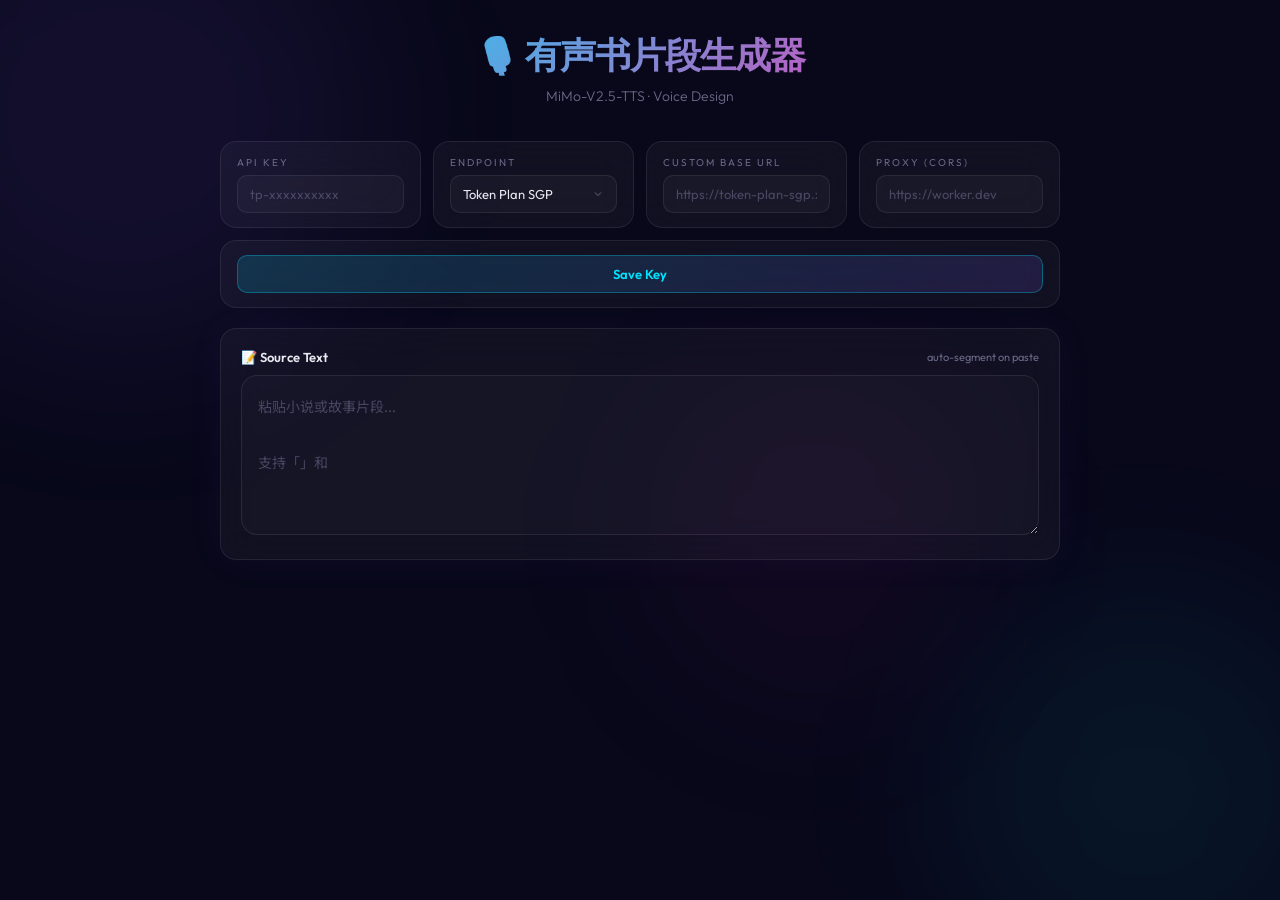
==== index.html @ b06fc1e2 "redesign: Neon Glass aesthetic — gradient bg orbs, glassmorphism cards, gradient gen button" ====
<!DOCTYPE html>
<html lang="zh-CN">
<head>
  <meta charset="UTF-8">
  <meta name="viewport" content="width=device-width, initial-scale=1.0">
  <title>有声书片段生成器</title>
  <link rel="preconnect" href="https://fonts.googleapis.com">
  <link href="https://fonts.googleapis.com/css2?family=Outfit:wght@300;400;600;700;800&family=Noto+Sans+SC:wght@300;400;500;700&display=swap" rel="stylesheet">
  <link rel="stylesheet" href="style.css">
  <link rel="icon" href="data:image/svg+xml,<svg xmlns='http://www.w3.org/2000/svg' viewBox='0 0 100 100'><text y='.9em' font-size='90'>🎙️</text></svg>">
</head>
<body>
  <div class="bg-orb bg-orb-1"></div>
  <div class="bg-orb bg-orb-2"></div>
  <div class="bg-orb bg-orb-3"></div>

  <div class="app">
    <header class="header">
      <h1>🎙️ 有声书片段生成器</h1>
      <p class="subtitle">MiMo-V2.5-TTS · Voice Design</p>
    </header>

    <!-- API Config -->
    <div class="config-bar">
      <div class="glass">
        <label class="input-label">API Key</label>
        <input type="password" id="apiKey" class="input" placeholder="tp-xxxxxxxxxx" autocomplete="off">
      </div>
      <div class="glass">
        <label class="input-label">Endpoint</label>
        <select id="apiRegion" class="input select" onchange="changeRegion()">
          <option value="standard">Standard</option>
          <option value="cn">Token Plan CN</option>
          <option value="sgp">Token Plan SGP</option>
        </select>
      </div>
      <div class="glass">
        <label class="input-label">Custom Base URL</label>
        <input type="url" id="customBase" class="input" placeholder="https://token-plan-sgp.xiaomimimo.com" oninput="saveCustomBase()">
      </div>
      <div class="glass">
        <label class="input-label">Proxy (CORS)</label>
        <input type="url" id="proxyUrl" class="input" placeholder="https://worker.dev">
      </div>
      <div class="glass" style="display:flex;align-items:flex-end">
        <button class="btn btn-primary" onclick="saveApiKey()" style="width:100%;padding:10px">Save Key</button>
      </div>
    </div>

    <!-- Step 1: Text Input -->
    <div class="glass glass-glow text-area">
      <div class="text-area-header">
        <h3>📝 Source Text</h3>
        <span class="dim">auto-segment on paste</span>
      </div>
      <textarea id="textInput" placeholder="粘贴小说或故事片段...&#10;&#10;支持「」和 "" 标记的对话，自动识别旁白与角色。"></textarea>
    </div>

    <!-- Step 2: Characters -->
    <div class="char-section hidden" id="step2">
      <div class="section-label">🎭 Characters</div>
      <div class="char-grid" id="charactersPanel"></div>
      <div class="preset-bar">
        <button class="preset-pill active" data-preset="narrator">📖 沉稳旁白</button>
        <button class="preset-pill" data-preset="young-male">🧑 年轻男性</button>
        <button class="preset-pill" data-preset="young-female">👩 年轻女性</button>
        <button class="preset-pill" data-preset="elder-male">👴 老年男性</button>
        <button class="preset-pill" data-preset="elder-female">👵 老年女性</button>
        <button class="preset-pill" data-preset="child">🧒 童声</button>
        <button class="preset-pill" data-preset="villain">😈 反派</button>
        <button class="preset-pill" data-preset="hero">🦸 英雄</button>
      </div>
    </div>

    <!-- Segment Preview -->
    <div class="hidden" id="segmentPreview">
      <div class="section-label">📋 Segments (<span id="segmentCount">0</span>)</div>
      <div class="segments" id="segmentsList"></div>
    </div>

    <!-- Actions -->
    <div class="action-row hidden" id="actionRow">
      <button class="gen-btn" onclick="generateAll()" id="generateBtn">🎵 生成全部音频</button>
    </div>

    <!-- Progress -->
    <div class="hidden" id="progressArea">
      <div class="progress-text" id="progressText">Preparing...</div>
      <div class="progress-track"><div class="progress-fill" id="progressFill"></div></div>
    </div>

    <!-- Step 3: Player -->
    <div class="player-section hidden" id="step3">
      <div class="section-label">🎧 Playback</div>
      <div class="glass glass-glow" style="padding:16px">
        <div class="player-controls">
          <div class="transport">
            <button class="active" onclick="playAll()">▶</button>
            <button onclick="pauseAll()">⏸</button>
            <button onclick="stopAll()">⏹</button>
          </div>
          <button class="dl-btn" onclick="downloadAll()">💾 下载全部</button>
        </div>
        <div class="segments" id="audioList"></div>
      </div>
    </div>
  </div>

  <script src="app.js"></script>
</body>
</html>
---- style.css ----
/* ============================================================
   Neon Glass — Audiobook Generator
   ============================================================ */

*, *::before, *::after { box-sizing: border-box; margin: 0; padding: 0; }

:root {
  --bg: #08081a;
  --surface: rgba(255,255,255,.04);
  --surface-hover: rgba(255,255,255,.07);
  --border: rgba(255,255,255,.08);
  --border-hover: rgba(255,255,255,.15);
  --cyan: #00e5ff;
  --magenta: #ff2daa;
  --violet: #8b5cf6;
  --cyan-glow: rgba(0,229,255,.12);
  --magenta-glow: rgba(255,45,170,.12);
  --text: #e8e8f0;
  --text-dim: #6a6888;
  --radius: 16px;
  --radius-sm: 10px;
}

body {
  font-family: 'Outfit', sans-serif;
  background: var(--bg);
  color: var(--text);
  min-height: 100vh;
  overflow-x: hidden;
  position: relative;
}

/* Background orbs */
.bg-orb {
  position: fixed;
  border-radius: 50%;
  filter: blur(80px);
  pointer-events: none;
  z-index: 0;
  animation: orbFloat 20s ease-in-out infinite alternate;
}
.bg-orb-1 {
  width: 500px; height: 500px;
  top: -15%; left: -10%;
  background: rgba(139,92,246,.08);
}
.bg-orb-2 {
  width: 400px; height: 400px;
  bottom: -10%; right: -5%;
  background: rgba(0,229,255,.06);
  animation-delay: -7s;
}
.bg-orb-3 {
  width: 350px; height: 350px;
  top: 40%; left: 50%;
  background: rgba(255,45,170,.04);
  animation-delay: -14s;
}
@keyframes orbFloat {
  0% { transform: translate(0, 0) scale(1); }
  100% { transform: translate(-5%, 3%) scale(1.1); }
}

/* App container */
.app {
  position: relative;
  z-index: 1;
  max-width: 880px;
  margin: 0 auto;
  padding: 32px 20px 80px;
}

/* Header */
.header {
  text-align: center;
  margin-bottom: 36px;
}
.header h1 {
  font-size: 36px;
  font-weight: 800;
  background: linear-gradient(135deg, var(--cyan), var(--magenta));
  -webkit-background-clip: text;
  -webkit-text-fill-color: transparent;
  background-clip: text;
  letter-spacing: -1px;
}
.subtitle {
  color: var(--text-dim);
  font-size: 14px;
  margin-top: 6px;
  font-weight: 300;
}

/* Glass card */
.glass {
  background: var(--surface);
  backdrop-filter: blur(20px);
  -webkit-backdrop-filter: blur(20px);
  border: 1px solid var(--border);
  border-radius: var(--radius);
  padding: 20px;
  transition: border-color .2s, box-shadow .2s;
}
.glass:hover { border-color: var(--border-hover); }
.glass-glow { box-shadow: 0 0 40px rgba(139,92,246,.05); }

/* Config bar */
.config-bar {
  display: flex;
  gap: 12px;
  margin-bottom: 20px;
  flex-wrap: wrap;
}
.config-bar .glass { flex: 1; min-width: 160px; padding: 14px 16px; }

/* Inputs */
.input-label {
  display: block;
  font-size: 10px;
  letter-spacing: 2px;
  text-transform: uppercase;
  color: var(--text-dim);
  margin-bottom: 6px;
}
.input {
  width: 100%;
  background: rgba(255,255,255,.03);
  border: 1px solid var(--border);
  border-radius: var(--radius-sm);
  padding: 10px 12px;
  color: var(--text);
  font-family: inherit;
  font-size: 13px;
  outline: none;
  transition: border-color .2s;
}
.input:focus { border-color: var(--cyan); }
.input::placeholder { color: var(--text-dim); opacity: .6; }
.select {
  appearance: none;
  background-image: url("data:image/svg+xml,%3Csvg xmlns='http://www.w3.org/2000/svg' width='12' height='12' viewBox='0 0 24 24' fill='none' stroke='%236a6888' stroke-width='2'%3E%3Cpath d='M6 9l6 6 6-6'/%3E%3C/svg%3E");
  background-repeat: no-repeat;
  background-position: right 12px center;
  padding-right: 32px;
}

/* Buttons */
.btn {
  display: inline-flex;
  align-items: center;
  justify-content: center;
  gap: 6px;
  padding: 8px 16px;
  border: 1px solid var(--border);
  border-radius: var(--radius-sm);
  background: var(--surface);
  color: var(--text);
  font-size: 13px;
  font-family: inherit;
  font-weight: 500;
  cursor: pointer;
  transition: all .15s;
}
.btn:hover { border-color: var(--border-hover); background: var(--surface-hover); }
.btn-primary {
  background: linear-gradient(135deg, rgba(0,229,255,.15), rgba(139,92,246,.15));
  border-color: rgba(0,229,255,.3);
  color: var(--cyan);
  font-weight: 600;
}
.btn-primary:hover {
  background: linear-gradient(135deg, rgba(0,229,255,.25), rgba(139,92,246,.25));
  border-color: var(--cyan);
}

/* Text area */
.text-area { margin-bottom: 20px; }
.text-area-header {
  display: flex;
  justify-content: space-between;
  align-items: center;
  margin-bottom: 10px;
}
.text-area-header h3 { font-size: 13px; font-weight: 600; }
.dim { font-size: 11px; color: var(--text-dim); }
.text-area textarea {
  width: 100%;
  min-height: 160px;
  background: rgba(255,255,255,.02);
  border: 1px solid var(--border);
  border-radius: var(--radius);
  padding: 16px;
  color: var(--text);
  font-family: 'Noto Sans SC', sans-serif;
  font-size: 14px;
  line-height: 2;
  resize: vertical;
  outline: none;
  transition: border-color .2s;
}
.text-area textarea:focus { border-color: var(--cyan); }
.text-area textarea::placeholder { color: var(--text-dim); opacity: .6; }

/* Section labels */
.section-label {
  font-size: 11px;
  letter-spacing: 3px;
  text-transform: uppercase;
  color: var(--text-dim);
  margin-bottom: 12px;
  display: flex;
  align-items: center;
  gap: 8px;
}
.section-label::after {
  content: '';
  flex: 1;
  height: 1px;
  background: linear-gradient(90deg, var(--border), transparent);
}

/* Character cards */
.char-section { margin-bottom: 20px; }
.char-grid {
  display: grid;
  grid-template-columns: repeat(auto-fill, minmax(230px, 1fr));
  gap: 12px;
  margin-bottom: 12px;
}
.char-card {
  background: var(--surface);
  border: 1px solid var(--border);
  border-radius: var(--radius-sm);
  padding: 14px;
  transition: all .2s;
}
.char-card:hover {
  border-color: var(--border-hover);
  transform: translateY(-2px);
  box-shadow: 0 8px 24px rgba(0,0,0,.2);
}
.char-card.narrator {
  border-color: rgba(0,229,255,.2);
  background: linear-gradient(135deg, rgba(0,229,255,.03), rgba(139,92,246,.03));
}
.char-top {
  display: flex;
  align-items: center;
  justify-content: space-between;
  margin-bottom: 8px;
}
.char-name {
  font-size: 13px;
  font-weight: 600;
  display: flex;
  align-items: center;
  gap: 6px;
}
.char-badge {
  font-size: 8px;
  padding: 3px 8px;
  border-radius: 20px;
  letter-spacing: 1px;
  text-transform: uppercase;
  font-weight: 600;
}
.char-badge.nar { background: var(--cyan-glow); color: var(--cyan); }
.char-badge.dia { background: var(--magenta-glow); color: var(--magenta); }
.char-count {
  font-size: 11px;
  color: var(--text-dim);
}
.char-textarea {
  width: 100%;
  background: rgba(255,255,255,.02);
  border: 1px solid var(--border);
  border-radius: 8px;
  padding: 8px 10px;
  color: var(--text);
  font-family: inherit;
  font-size: 12px;
  resize: vertical;
  min-height: 48px;
  outline: none;
  transition: border-color .2s;
}
.char-textarea:focus { border-color: var(--cyan); }
.char-textarea::placeholder { color: var(--text-dim); opacity: .5; }

/* Presets */
.preset-bar {
  display: flex;
  gap: 6px;
  flex-wrap: wrap;
}
.preset-pill {
  padding: 6px 14px;
  border: 1px solid var(--border);
  border-radius: 20px;
  background: transparent;
  color: var(--text-dim);
  font-family: inherit;
  font-size: 11px;
  cursor: pointer;
  transition: all .2s;
  font-weight: 500;
}
.preset-pill:hover {
  border-color: var(--magenta);
  color: var(--magenta);
  background: var(--magenta-glow);
}
.preset-pill.active {
  background: linear-gradient(135deg, rgba(0,229,255,.15), rgba(139,92,246,.15));
  border-color: var(--cyan);
  color: var(--cyan);
}

/* Generate button */
.action-row { margin-bottom: 24px; }
.gen-btn {
  width: 100%;
  padding: 16px;
  border: none;
  border-radius: var(--radius);
  font-family: inherit;
  font-size: 15px;
  font-weight: 700;
  cursor: pointer;
  position: relative;
  overflow: hidden;
  color: white;
  background: linear-gradient(135deg, var(--cyan), var(--violet), var(--magenta));
  background-size: 200% 200%;
  animation: gradShift 3s ease infinite;
  transition: transform .15s, box-shadow .15s;
}
.gen-btn:hover {
  transform: translateY(-2px);
  box-shadow: 0 8px 32px rgba(0,229,255,.25), 0 4px 16px rgba(139,92,246,.2);
}
.gen-btn:active { transform: translateY(0); }
.gen-btn:disabled { opacity: .5; cursor: not-allowed; transform: none; box-shadow: none; }
@keyframes gradShift {
  0%, 100% { background-position: 0% 50%; }
  50% { background-position: 100% 50%; }
}
.gen-btn::after {
  content: '';
  position: inset: 0;
  background: linear-gradient(90deg, transparent, rgba(255,255,255,.1), transparent);
  transform: translateX(-100%);
  transition: transform .6s;
}
.gen-btn:hover::after { transform: translateX(100%); }

/* Progress */
.progress-text {
  font-size: 12px;
  color: var(--text-dim);
  margin-bottom: 8px;
}
.progress-track {
  height: 4px;
  background: var(--border);
  border-radius: 2px;
  overflow: hidden;
  margin-bottom: 20px;
}
.progress-fill {
  height: 100%;
  background: linear-gradient(90deg, var(--cyan), var(--magenta));
  border-radius: 2px;
  width: 0%;
  transition: width .3s;
}

/* Segments */
.segments {
  display: flex;
  flex-direction: column;
  gap: 6px;
}
.segment-preview { margin-bottom: 20px; }
.seg {
  display: grid;
  grid-template-columns: 36px 70px 1fr 36px;
  align-items: center;
  padding: 12px 14px;
  background: var(--surface);
  border: 1px solid var(--border);
  border-radius: var(--radius-sm);
  transition: all .15s;
}
.seg:hover {
  border-color: var(--border-hover);
  background: var(--surface-hover);
}
.seg.playing {
  border-color: rgba(0,229,255,.3);
  background: linear-gradient(135deg, rgba(0,229,255,.05), rgba(139,92,246,.03));
  box-shadow: 0 0 20px rgba(0,229,255,.05);
}
.seg-idx {
  font-size: 11px;
  color: var(--text-dim);
  font-weight: 600;
}
.seg-type {
  font-size: 8px;
  letter-spacing: 1px;
  text-transform: uppercase;
  padding: 3px 8px;
  border-radius: 20px;
  font-weight: 600;
  display: inline-block;
  width: fit-content;
}
.seg-type.nar { background: var(--cyan-glow); color: var(--cyan); }
.seg-type.dia { background: var(--magenta-glow); color: var(--magenta); }
.seg-text {
  font-size: 12px;
  color: var(--text-dim);
  white-space: nowrap;
  overflow: hidden;
  text-overflow: ellipsis;
  padding: 0 8px;
}
.seg-dl {
  background: none;
  border: none;
  color: var(--text-dim);
  cursor: pointer;
  font-size: 13px;
  transition: color .15s;
}
.seg-dl:hover { color: var(--cyan); }

/* Player */
.player-section { margin-top: 4px; }
.player-controls {
  display: flex;
  gap: 8px;
  margin-bottom: 16px;
  align-items: center;
}
.transport {
  display: flex;
  gap: 4px;
}
.transport button {
  width: 38px;
  height: 38px;
  border: 1px solid var(--border);
  border-radius: var(--radius-sm);
  background: var(--surface);
  color: var(--text);
  font-size: 15px;
  cursor: pointer;
  display: grid;
  place-items: center;
  transition: all .15s;
}
.transport button:hover { border-color: var(--cyan); color: var(--cyan); }
.transport button.active {
  background: linear-gradient(135deg, rgba(0,229,255,.2), rgba(139,92,246,.2));
  border-color: var(--cyan);
  color: var(--cyan);
}
.dl-btn {
  margin-left: auto;
  padding: 8px 18px;
  border: 1px solid var(--border);
  border-radius: var(--radius-sm);
  background: var(--surface);
  color: var(--text);
  font-family: inherit;
  font-size: 11px;
  font-weight: 600;
  letter-spacing: 1px;
  cursor: pointer;
  transition: all .15s;
}
.dl-btn:hover { border-color: var(--magenta); color: var(--magenta); background: var(--magenta-glow); }

/* Hidden */
.hidden { display: none !important; }

/* Scrollbar */
::-webkit-scrollbar { width: 4px; }
::-webkit-scrollbar-track { background: transparent; }
::-webkit-scrollbar-thumb { background: rgba(255,255,255,.1); border-radius: 2px; }

/* Responsive */
@media (max-width: 640px) {
  .app { padding: 20px 14px 60px; }
  .config-bar { flex-direction: column; }
  .config-bar .glass { min-width: 100%; }
  .char-grid { grid-template-columns: 1fr; }
  .header h1 { font-size: 26px; }
  .player-controls { flex-direction: column; align-items: stretch; }
  .dl-btn { margin-left: 0; }
}
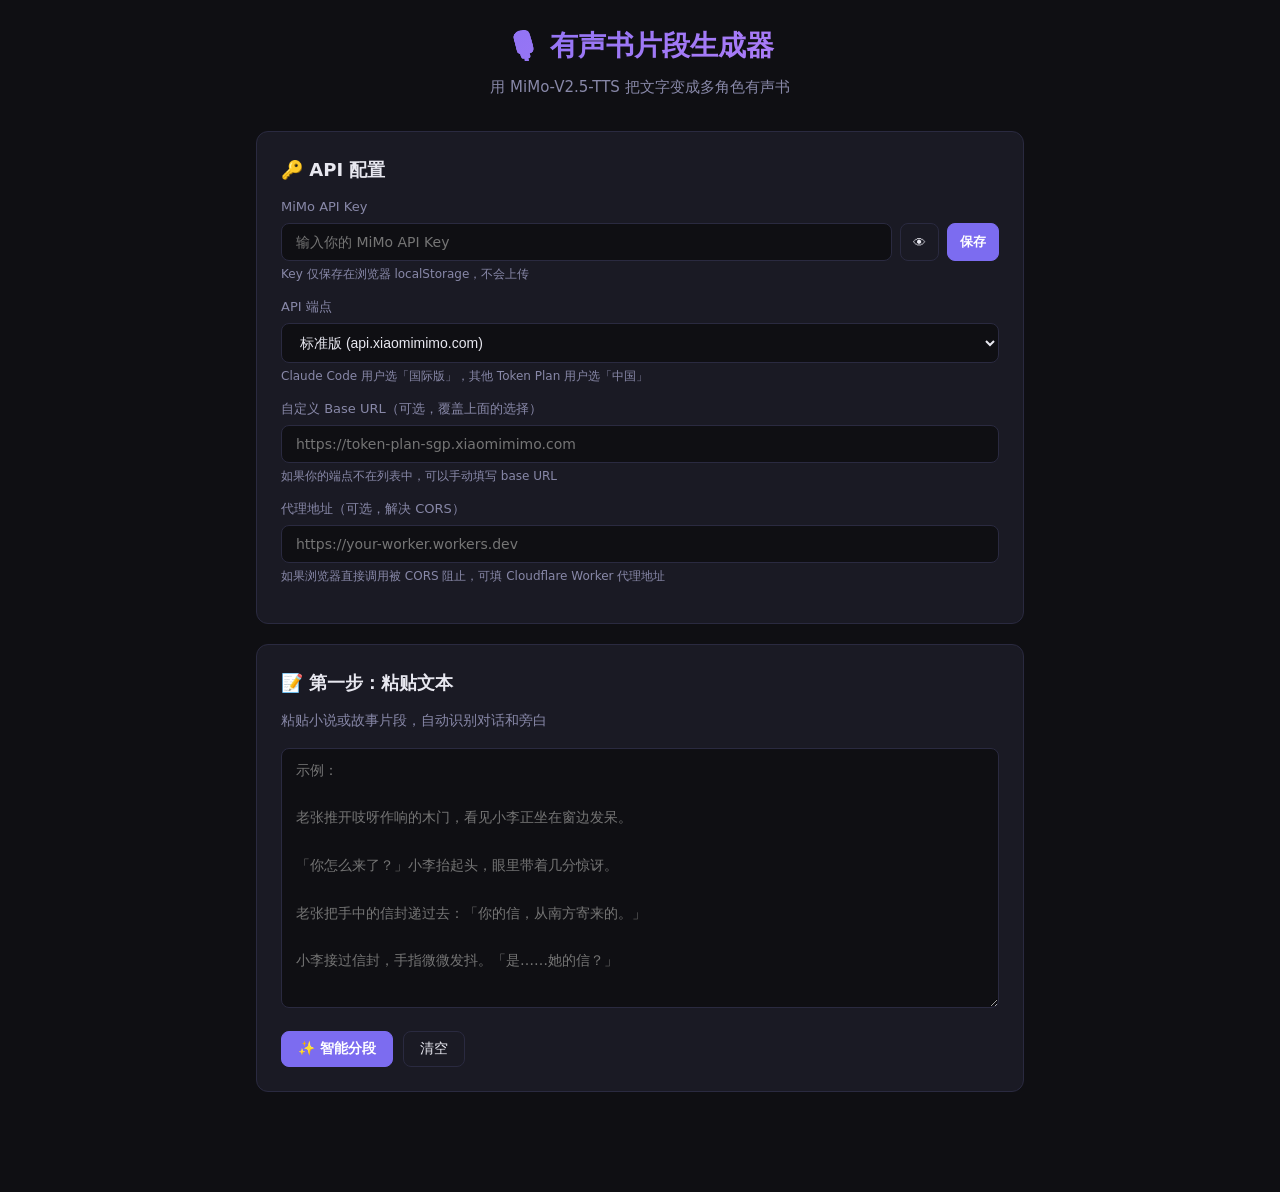
==== commit ef5017d4: "revert: restore previous working design" ====
--- a/index.html
+++ b/index.html
@@ -4,106 +4,104 @@
   <meta charset="UTF-8">
   <meta name="viewport" content="width=device-width, initial-scale=1.0">
   <title>有声书片段生成器</title>
-  <link rel="preconnect" href="https://fonts.googleapis.com">
-  <link href="https://fonts.googleapis.com/css2?family=Outfit:wght@300;400;600;700;800&family=Noto+Sans+SC:wght@300;400;500;700&display=swap" rel="stylesheet">
   <link rel="stylesheet" href="style.css">
   <link rel="icon" href="data:image/svg+xml,<svg xmlns='http://www.w3.org/2000/svg' viewBox='0 0 100 100'><text y='.9em' font-size='90'>🎙️</text></svg>">
 </head>
 <body>
-  <div class="bg-orb bg-orb-1"></div>
-  <div class="bg-orb bg-orb-2"></div>
-  <div class="bg-orb bg-orb-3"></div>
-
   <div class="app">
     <header class="header">
-      <h1>🎙️ 有声书片段生成器</h1>
-      <p class="subtitle">MiMo-V2.5-TTS · Voice Design</p>
+      <div class="header-content">
+        <h1>🎙️ 有声书片段生成器</h1>
+        <p class="subtitle">用 MiMo-V2.5-TTS 把文字变成多角色有声书</p>
+      </div>
     </header>
 
-    <!-- API Config -->
-    <div class="config-bar">
-      <div class="glass">
-        <label class="input-label">API Key</label>
-        <input type="password" id="apiKey" class="input" placeholder="tp-xxxxxxxxxx" autocomplete="off">
+    <!-- API Key -->
+    <section class="card" id="apiSetup">
+      <h2>🔑 API 配置</h2>
+      <div class="input-group">
+        <label for="apiKey">MiMo API Key</label>
+        <div class="key-input-row">
+          <input type="password" id="apiKey" placeholder="输入你的 MiMo API Key" autocomplete="off">
+          <button class="btn btn-sm" onclick="toggleKeyVisibility()" title="显示/隐藏">👁</button>
+          <button class="btn btn-primary btn-sm" onclick="saveApiKey()">保存</button>
+        </div>
+        <p class="hint">Key 仅保存在浏览器 localStorage，不会上传</p>
       </div>
-      <div class="glass">
-        <label class="input-label">Endpoint</label>
-        <select id="apiRegion" class="input select" onchange="changeRegion()">
-          <option value="standard">Standard</option>
-          <option value="cn">Token Plan CN</option>
-          <option value="sgp">Token Plan SGP</option>
+      <div class="input-group" style="margin-top: 12px;">
+        <label for="apiRegion">API 端点</label>
+        <select id="apiRegion" onchange="changeRegion()" style="width:100%;padding:10px 14px;background:var(--bg);border:1px solid var(--border);border-radius:var(--radius-sm);color:var(--text);font-size:14px;">
+          <option value="standard">标准版 (api.xiaomimimo.com)</option>
+          <option value="cn">Token Plan 中国 (token-plan-cn)</option>
+          <option value="sgp">Token Plan 国际版 (token-plan-sgp)</option>
         </select>
+        <p class="hint">Claude Code 用户选「国际版」，其他 Token Plan 用户选「中国」</p>
       </div>
-      <div class="glass">
-        <label class="input-label">Custom Base URL</label>
-        <input type="url" id="customBase" class="input" placeholder="https://token-plan-sgp.xiaomimimo.com" oninput="saveCustomBase()">
+      <div class="input-group" style="margin-top: 8px;">
+        <label for="customBase">自定义 Base URL（可选，覆盖上面的选择）</label>
+        <input type="url" id="customBase" placeholder="https://token-plan-sgp.xiaomimimo.com" oninput="saveCustomBase()">
+        <p class="hint">如果你的端点不在列表中，可以手动填写 base URL</p>
       </div>
-      <div class="glass">
-        <label class="input-label">Proxy (CORS)</label>
-        <input type="url" id="proxyUrl" class="input" placeholder="https://worker.dev">
+      <div class="input-group" style="margin-top: 12px;">
+        <label for="proxyUrl">代理地址（可选，解决 CORS）</label>
+        <input type="url" id="proxyUrl" placeholder="https://your-worker.workers.dev">
+        <p class="hint">如果浏览器直接调用被 CORS 阻止，可填 Cloudflare Worker 代理地址</p>
       </div>
-      <div class="glass" style="display:flex;align-items:flex-end">
-        <button class="btn btn-primary" onclick="saveApiKey()" style="width:100%;padding:10px">Save Key</button>
+    </section>
+
+    <!-- Step 1 -->
+    <section class="card" id="step1">
+      <h2>📝 第一步：粘贴文本</h2>
+      <p class="section-desc">粘贴小说或故事片段，自动识别对话和旁白</p>
+      <textarea id="textInput" rows="10" placeholder="示例：&#10;&#10;老张推开吱呀作响的木门，看见小李正坐在窗边发呆。&#10;&#10;「你怎么来了？」小李抬起头，眼里带着几分惊讶。&#10;&#10;老张把手中的信封递过去：「你的信，从南方寄来的。」&#10;&#10;小李接过信封，手指微微发抖。「是……她的信？」"></textarea>
+      <div class="actions">
+        <button class="btn btn-primary" onclick="segmentText()">✨ 智能分段</button>
+        <button class="btn" onclick="clearAll()">清空</button>
       </div>
-    </div>
+    </section>
 
-    <!-- Step 1: Text Input -->
-    <div class="glass glass-glow text-area">
-      <div class="text-area-header">
-        <h3>📝 Source Text</h3>
-        <span class="dim">auto-segment on paste</span>
+    <!-- Step 2 -->
+    <section class="card hidden" id="step2">
+      <h2>🎭 第二步：分配角色声音</h2>
+      <p class="section-desc">为每个角色设计声音描述，旁白默认使用「沉稳旁白」</p>
+      <div id="charactersPanel"></div>
+      <details class="presets-section">
+        <summary>🎨 快速预设（点击展开）</summary>
+        <div class="preset-grid">
+          <button class="preset-btn" data-preset="narrator">📖 沉稳旁白</button>
+          <button class="preset-btn" data-preset="young-male">🧑 年轻男性</button>
+          <button class="preset-btn" data-preset="young-female">👩 年轻女性</button>
+          <button class="preset-btn" data-preset="elder-male">👴 老年男性</button>
+          <button class="preset-btn" data-preset="elder-female">👵 老年女性</button>
+          <button class="preset-btn" data-preset="child">🧒 童声</button>
+          <button class="preset-btn" data-preset="villain">😈 阴险反派</button>
+          <button class="preset-btn" data-preset="hero">🦸 磁性英雄</button>
+        </div>
+      </details>
+      <details class="segments-preview" open>
+        <summary>📋 分段预览（<span id="segmentCount">0</span> 段）</summary>
+        <div id="segmentsList"></div>
+      </details>
+      <div class="actions">
+        <button class="btn btn-primary btn-lg" onclick="generateAll()" id="generateBtn">🎵 生成全部音频</button>
       </div>
-      <textarea id="textInput" placeholder="粘贴小说或故事片段...&#10;&#10;支持「」和 "" 标记的对话，自动识别旁白与角色。"></textarea>
-    </div>
+      <div class="hidden" id="progressArea">
+        <div class="progress-text" id="progressText">准备中...</div>
+        <div class="progress-bar-track"><div class="progress-bar-fill" id="progressFill"></div></div>
+      </div>
+    </section>
 
-    <!-- Step 2: Characters -->
-    <div class="char-section hidden" id="step2">
-      <div class="section-label">🎭 Characters</div>
-      <div class="char-grid" id="charactersPanel"></div>
-      <div class="preset-bar">
-        <button class="preset-pill active" data-preset="narrator">📖 沉稳旁白</button>
-        <button class="preset-pill" data-preset="young-male">🧑 年轻男性</button>
-        <button class="preset-pill" data-preset="young-female">👩 年轻女性</button>
-        <button class="preset-pill" data-preset="elder-male">👴 老年男性</button>
-        <button class="preset-pill" data-preset="elder-female">👵 老年女性</button>
-        <button class="preset-pill" data-preset="child">🧒 童声</button>
-        <button class="preset-pill" data-preset="villain">😈 反派</button>
-        <button class="preset-pill" data-preset="hero">🦸 英雄</button>
+    <!-- Step 3 -->
+    <section class="card hidden" id="step3">
+      <h2>🎧 第三步：试听与下载</h2>
+      <div class="player-controls">
+        <button class="btn btn-lg" onclick="playAll()" id="playAllBtn">▶ 播放全部</button>
+        <button class="btn btn-lg" onclick="pauseAll()">⏸ 暂停</button>
+        <button class="btn btn-lg" onclick="stopAll()">⏹ 停止</button>
+        <button class="btn btn-primary btn-lg" onclick="downloadAll()">💾 下载全部</button>
       </div>
-    </div>
-
-    <!-- Segment Preview -->
-    <div class="hidden" id="segmentPreview">
-      <div class="section-label">📋 Segments (<span id="segmentCount">0</span>)</div>
-      <div class="segments" id="segmentsList"></div>
-    </div>
-
-    <!-- Actions -->
-    <div class="action-row hidden" id="actionRow">
-      <button class="gen-btn" onclick="generateAll()" id="generateBtn">🎵 生成全部音频</button>
-    </div>
-
-    <!-- Progress -->
-    <div class="hidden" id="progressArea">
-      <div class="progress-text" id="progressText">Preparing...</div>
-      <div class="progress-track"><div class="progress-fill" id="progressFill"></div></div>
-    </div>
-
-    <!-- Step 3: Player -->
-    <div class="player-section hidden" id="step3">
-      <div class="section-label">🎧 Playback</div>
-      <div class="glass glass-glow" style="padding:16px">
-        <div class="player-controls">
-          <div class="transport">
-            <button class="active" onclick="playAll()">▶</button>
-            <button onclick="pauseAll()">⏸</button>
-            <button onclick="stopAll()">⏹</button>
-          </div>
-          <button class="dl-btn" onclick="downloadAll()">💾 下载全部</button>
-        </div>
-        <div class="segments" id="audioList"></div>
-      </div>
-    </div>
+      <div id="audioList"></div>
+    </section>
   </div>
 
   <script src="app.js"></script>
--- a/style.css
+++ b/style.css
@@ -1,503 +1,363 @@
-/* ============================================================
-   Neon Glass — Audiobook Generator
-   ============================================================ */
-
+/* Reset */
 *, *::before, *::after { box-sizing: border-box; margin: 0; padding: 0; }
 
 :root {
-  --bg: #08081a;
-  --surface: rgba(255,255,255,.04);
-  --surface-hover: rgba(255,255,255,.07);
-  --border: rgba(255,255,255,.08);
-  --border-hover: rgba(255,255,255,.15);
-  --cyan: #00e5ff;
-  --magenta: #ff2daa;
-  --violet: #8b5cf6;
-  --cyan-glow: rgba(0,229,255,.12);
-  --magenta-glow: rgba(255,45,170,.12);
+  --bg: #0f0f13;
+  --surface: #1a1a24;
+  --surface-hover: #22223a;
+  --border: #2a2a40;
   --text: #e8e8f0;
-  --text-dim: #6a6888;
-  --radius: 16px;
-  --radius-sm: 10px;
+  --text-dim: #8888a8;
+  --accent: #7c6cf0;
+  --accent-hover: #6a5cd8;
+  --accent-glow: rgba(124, 108, 240, 0.25);
+  --success: #4ade80;
+  --warning: #fbbf24;
+  --danger: #f87171;
+  --radius: 12px;
+  --radius-sm: 8px;
 }
 
 body {
-  font-family: 'Outfit', sans-serif;
-  background: var(--bg);
-  color: var(--text);
+  font-family: -apple-system, BlinkMacSystemFont, "Segoe UI", system-ui, sans-serif;
+  background: var(--bg);
+  color: var(--text);
+  line-height: 1.6;
   min-height: 100vh;
-  overflow-x: hidden;
-  position: relative;
-}
-
-/* Background orbs */
-.bg-orb {
-  position: fixed;
-  border-radius: 50%;
-  filter: blur(80px);
-  pointer-events: none;
-  z-index: 0;
-  animation: orbFloat 20s ease-in-out infinite alternate;
-}
-.bg-orb-1 {
-  width: 500px; height: 500px;
-  top: -15%; left: -10%;
-  background: rgba(139,92,246,.08);
-}
-.bg-orb-2 {
-  width: 400px; height: 400px;
-  bottom: -10%; right: -5%;
-  background: rgba(0,229,255,.06);
-  animation-delay: -7s;
-}
-.bg-orb-3 {
-  width: 350px; height: 350px;
-  top: 40%; left: 50%;
-  background: rgba(255,45,170,.04);
-  animation-delay: -14s;
-}
-@keyframes orbFloat {
-  0% { transform: translate(0, 0) scale(1); }
-  100% { transform: translate(-5%, 3%) scale(1.1); }
-}
-
-/* App container */
+}
+
 .app {
-  position: relative;
-  z-index: 1;
-  max-width: 880px;
+  max-width: 800px;
   margin: 0 auto;
-  padding: 32px 20px 80px;
+  padding: 24px 16px 80px;
 }
 
 /* Header */
 .header {
   text-align: center;
-  margin-bottom: 36px;
+  margin-bottom: 32px;
 }
 .header h1 {
-  font-size: 36px;
-  font-weight: 800;
-  background: linear-gradient(135deg, var(--cyan), var(--magenta));
+  font-size: 28px;
+  font-weight: 700;
+  background: linear-gradient(135deg, #7c6cf0, #c084fc);
   -webkit-background-clip: text;
   -webkit-text-fill-color: transparent;
-  background-clip: text;
-  letter-spacing: -1px;
 }
 .subtitle {
   color: var(--text-dim);
-  font-size: 14px;
   margin-top: 6px;
-  font-weight: 300;
-}
-
-/* Glass card */
-.glass {
+  font-size: 15px;
+}
+
+/* Cards */
+.card {
   background: var(--surface);
-  backdrop-filter: blur(20px);
-  -webkit-backdrop-filter: blur(20px);
   border: 1px solid var(--border);
   border-radius: var(--radius);
-  padding: 20px;
-  transition: border-color .2s, box-shadow .2s;
-}
-.glass:hover { border-color: var(--border-hover); }
-.glass-glow { box-shadow: 0 0 40px rgba(139,92,246,.05); }
-
-/* Config bar */
-.config-bar {
-  display: flex;
-  gap: 12px;
+  padding: 24px;
   margin-bottom: 20px;
-  flex-wrap: wrap;
-}
-.config-bar .glass { flex: 1; min-width: 160px; padding: 14px 16px; }
+  transition: border-color 0.2s;
+}
+.card:hover { border-color: #3a3a58; }
+.card h2 {
+  font-size: 18px;
+  font-weight: 600;
+  margin-bottom: 12px;
+}
+.section-desc {
+  color: var(--text-dim);
+  font-size: 14px;
+  margin-bottom: 16px;
+}
 
 /* Inputs */
-.input-label {
+.input-group { margin-bottom: 12px; }
+.input-group label {
   display: block;
-  font-size: 10px;
-  letter-spacing: 2px;
-  text-transform: uppercase;
+  font-size: 13px;
+  font-weight: 500;
   color: var(--text-dim);
   margin-bottom: 6px;
 }
-.input {
+input[type="text"], input[type="password"], input[type="url"], textarea {
   width: 100%;
-  background: rgba(255,255,255,.03);
+  padding: 10px 14px;
+  background: var(--bg);
   border: 1px solid var(--border);
   border-radius: var(--radius-sm);
-  padding: 10px 12px;
-  color: var(--text);
+  color: var(--text);
+  font-size: 14px;
   font-family: inherit;
-  font-size: 13px;
   outline: none;
-  transition: border-color .2s;
-}
-.input:focus { border-color: var(--cyan); }
-.input::placeholder { color: var(--text-dim); opacity: .6; }
-.select {
-  appearance: none;
-  background-image: url("data:image/svg+xml,%3Csvg xmlns='http://www.w3.org/2000/svg' width='12' height='12' viewBox='0 0 24 24' fill='none' stroke='%236a6888' stroke-width='2'%3E%3Cpath d='M6 9l6 6 6-6'/%3E%3C/svg%3E");
-  background-repeat: no-repeat;
-  background-position: right 12px center;
-  padding-right: 32px;
-}
+  transition: border-color 0.2s;
+}
+input:focus, textarea:focus { border-color: var(--accent); }
+textarea { resize: vertical; min-height: 120px; line-height: 1.7; }
+.hint {
+  font-size: 12px;
+  color: var(--text-dim);
+  margin-top: 4px;
+}
+
+/* Key input row */
+.key-input-row {
+  display: flex;
+  gap: 8px;
+}
+.key-input-row input { flex: 1; }
 
 /* Buttons */
 .btn {
   display: inline-flex;
   align-items: center;
-  justify-content: center;
   gap: 6px;
   padding: 8px 16px;
   border: 1px solid var(--border);
   border-radius: var(--radius-sm);
   background: var(--surface);
   color: var(--text);
-  font-size: 13px;
+  font-size: 14px;
   font-family: inherit;
-  font-weight: 500;
   cursor: pointer;
-  transition: all .15s;
-}
-.btn:hover { border-color: var(--border-hover); background: var(--surface-hover); }
+  transition: all 0.15s;
+}
+.btn:hover { background: var(--surface-hover); border-color: #4a4a68; }
+.btn:active { transform: scale(0.97); }
+.btn:disabled { opacity: 0.5; cursor: not-allowed; }
 .btn-primary {
-  background: linear-gradient(135deg, rgba(0,229,255,.15), rgba(139,92,246,.15));
-  border-color: rgba(0,229,255,.3);
-  color: var(--cyan);
+  background: var(--accent);
+  border-color: var(--accent);
+  color: #fff;
   font-weight: 600;
 }
-.btn-primary:hover {
-  background: linear-gradient(135deg, rgba(0,229,255,.25), rgba(139,92,246,.25));
-  border-color: var(--cyan);
-}
-
-/* Text area */
-.text-area { margin-bottom: 20px; }
-.text-area-header {
-  display: flex;
-  justify-content: space-between;
-  align-items: center;
-  margin-bottom: 10px;
-}
-.text-area-header h3 { font-size: 13px; font-weight: 600; }
-.dim { font-size: 11px; color: var(--text-dim); }
-.text-area textarea {
-  width: 100%;
-  min-height: 160px;
-  background: rgba(255,255,255,.02);
-  border: 1px solid var(--border);
-  border-radius: var(--radius);
-  padding: 16px;
-  color: var(--text);
-  font-family: 'Noto Sans SC', sans-serif;
-  font-size: 14px;
-  line-height: 2;
-  resize: vertical;
-  outline: none;
-  transition: border-color .2s;
-}
-.text-area textarea:focus { border-color: var(--cyan); }
-.text-area textarea::placeholder { color: var(--text-dim); opacity: .6; }
-
-/* Section labels */
-.section-label {
-  font-size: 11px;
-  letter-spacing: 3px;
-  text-transform: uppercase;
-  color: var(--text-dim);
-  margin-bottom: 12px;
-  display: flex;
-  align-items: center;
-  gap: 8px;
-}
-.section-label::after {
-  content: '';
-  flex: 1;
-  height: 1px;
-  background: linear-gradient(90deg, var(--border), transparent);
+.btn-primary:hover { background: var(--accent-hover); }
+.btn-sm { padding: 6px 12px; font-size: 13px; }
+.btn-lg { padding: 12px 24px; font-size: 16px; }
+
+/* Actions row */
+.actions {
+  display: flex;
+  gap: 10px;
+  margin-top: 16px;
+  flex-wrap: wrap;
 }
 
 /* Character cards */
-.char-section { margin-bottom: 20px; }
-.char-grid {
-  display: grid;
-  grid-template-columns: repeat(auto-fill, minmax(230px, 1fr));
-  gap: 12px;
-  margin-bottom: 12px;
-}
 .char-card {
-  background: var(--surface);
+  background: var(--bg);
   border: 1px solid var(--border);
   border-radius: var(--radius-sm);
   padding: 14px;
-  transition: all .2s;
-}
-.char-card:hover {
-  border-color: var(--border-hover);
-  transform: translateY(-2px);
-  box-shadow: 0 8px 24px rgba(0,0,0,.2);
-}
-.char-card.narrator {
-  border-color: rgba(0,229,255,.2);
-  background: linear-gradient(135deg, rgba(0,229,255,.03), rgba(139,92,246,.03));
-}
-.char-top {
+  margin-bottom: 10px;
+}
+.char-card.narrator { border-left: 3px solid var(--accent); }
+.char-header {
   display: flex;
   align-items: center;
   justify-content: space-between;
   margin-bottom: 8px;
 }
 .char-name {
-  font-size: 13px;
   font-weight: 600;
-  display: flex;
-  align-items: center;
-  gap: 6px;
+  font-size: 15px;
+  display: flex;
+  align-items: center;
+  gap: 8px;
 }
 .char-badge {
-  font-size: 8px;
-  padding: 3px 8px;
+  font-size: 11px;
+  padding: 2px 8px;
   border-radius: 20px;
-  letter-spacing: 1px;
-  text-transform: uppercase;
-  font-weight: 600;
-}
-.char-badge.nar { background: var(--cyan-glow); color: var(--cyan); }
-.char-badge.dia { background: var(--magenta-glow); color: var(--magenta); }
-.char-count {
-  font-size: 11px;
-  color: var(--text-dim);
-}
+  font-weight: 500;
+}
+.char-badge.narrator-badge { background: var(--accent-glow); color: var(--accent); }
+.char-badge.dialogue-badge { background: rgba(74, 222, 128, 0.15); color: var(--success); }
 .char-textarea {
   width: 100%;
-  background: rgba(255,255,255,.02);
-  border: 1px solid var(--border);
-  border-radius: 8px;
-  padding: 8px 10px;
-  color: var(--text);
+  padding: 8px 12px;
+  background: var(--surface);
+  border: 1px solid var(--border);
+  border-radius: 6px;
+  color: var(--text);
+  font-size: 13px;
   font-family: inherit;
-  font-size: 12px;
+  outline: none;
   resize: vertical;
-  min-height: 48px;
-  outline: none;
-  transition: border-color .2s;
-}
-.char-textarea:focus { border-color: var(--cyan); }
-.char-textarea::placeholder { color: var(--text-dim); opacity: .5; }
+  min-height: 60px;
+}
+.char-textarea:focus { border-color: var(--accent); }
 
 /* Presets */
-.preset-bar {
-  display: flex;
-  gap: 6px;
+.presets-section {
+  margin: 16px 0;
+}
+.presets-section summary {
+  cursor: pointer;
+  font-size: 14px;
+  color: var(--text-dim);
+  font-weight: 500;
+}
+.preset-grid {
+  display: flex;
   flex-wrap: wrap;
-}
-.preset-pill {
+  gap: 8px;
+  margin-top: 10px;
+}
+.preset-btn {
   padding: 6px 14px;
   border: 1px solid var(--border);
   border-radius: 20px;
-  background: transparent;
-  color: var(--text-dim);
-  font-family: inherit;
+  background: var(--bg);
+  color: var(--text);
+  font-size: 13px;
+  cursor: pointer;
+  transition: all 0.15s;
+}
+.preset-btn:hover {
+  border-color: var(--accent);
+  background: var(--accent-glow);
+}
+
+/* Segments preview */
+.segments-preview { margin: 16px 0; }
+.segments-preview summary {
+  cursor: pointer;
+  font-size: 14px;
+  color: var(--text-dim);
+  font-weight: 500;
+}
+.segment-item {
+  display: flex;
+  gap: 10px;
+  padding: 10px;
+  border-bottom: 1px solid var(--border);
+  font-size: 13px;
+}
+.segment-item:last-child { border-bottom: none; }
+.segment-idx {
+  color: var(--accent);
+  font-weight: 600;
+  min-width: 28px;
+}
+.segment-type {
   font-size: 11px;
-  cursor: pointer;
-  transition: all .2s;
-  font-weight: 500;
-}
-.preset-pill:hover {
-  border-color: var(--magenta);
-  color: var(--magenta);
-  background: var(--magenta-glow);
-}
-.preset-pill.active {
-  background: linear-gradient(135deg, rgba(0,229,255,.15), rgba(139,92,246,.15));
-  border-color: var(--cyan);
-  color: var(--cyan);
-}
-
-/* Generate button */
-.action-row { margin-bottom: 24px; }
-.gen-btn {
-  width: 100%;
-  padding: 16px;
-  border: none;
-  border-radius: var(--radius);
-  font-family: inherit;
-  font-size: 15px;
-  font-weight: 700;
-  cursor: pointer;
-  position: relative;
-  overflow: hidden;
-  color: white;
-  background: linear-gradient(135deg, var(--cyan), var(--violet), var(--magenta));
-  background-size: 200% 200%;
-  animation: gradShift 3s ease infinite;
-  transition: transform .15s, box-shadow .15s;
-}
-.gen-btn:hover {
-  transform: translateY(-2px);
-  box-shadow: 0 8px 32px rgba(0,229,255,.25), 0 4px 16px rgba(139,92,246,.2);
-}
-.gen-btn:active { transform: translateY(0); }
-.gen-btn:disabled { opacity: .5; cursor: not-allowed; transform: none; box-shadow: none; }
-@keyframes gradShift {
-  0%, 100% { background-position: 0% 50%; }
-  50% { background-position: 100% 50%; }
-}
-.gen-btn::after {
-  content: '';
-  position: inset: 0;
-  background: linear-gradient(90deg, transparent, rgba(255,255,255,.1), transparent);
-  transform: translateX(-100%);
-  transition: transform .6s;
-}
-.gen-btn:hover::after { transform: translateX(100%); }
+  padding: 1px 6px;
+  border-radius: 4px;
+  font-weight: 500;
+  height: fit-content;
+  white-space: nowrap;
+}
+.type-narration { background: var(--accent-glow); color: var(--accent); }
+.type-dialogue { background: rgba(74, 222, 128, 0.15); color: var(--success); }
+.segment-text { color: var(--text-dim); flex: 1; }
 
 /* Progress */
 .progress-text {
-  font-size: 12px;
-  color: var(--text-dim);
-  margin-bottom: 8px;
-}
-.progress-track {
-  height: 4px;
+  font-size: 13px;
+  color: var(--text-dim);
+  margin-bottom: 6px;
+}
+.progress-bar-track {
+  height: 6px;
   background: var(--border);
-  border-radius: 2px;
+  border-radius: 3px;
   overflow: hidden;
-  margin-bottom: 20px;
-}
-.progress-fill {
+}
+.progress-bar-fill {
   height: 100%;
-  background: linear-gradient(90deg, var(--cyan), var(--magenta));
-  border-radius: 2px;
+  background: linear-gradient(90deg, var(--accent), #c084fc);
+  border-radius: 3px;
   width: 0%;
-  transition: width .3s;
-}
-
-/* Segments */
-.segments {
-  display: flex;
-  flex-direction: column;
-  gap: 6px;
-}
-.segment-preview { margin-bottom: 20px; }
-.seg {
-  display: grid;
-  grid-template-columns: 36px 70px 1fr 36px;
-  align-items: center;
-  padding: 12px 14px;
-  background: var(--surface);
-  border: 1px solid var(--border);
-  border-radius: var(--radius-sm);
-  transition: all .15s;
-}
-.seg:hover {
-  border-color: var(--border-hover);
-  background: var(--surface-hover);
-}
-.seg.playing {
-  border-color: rgba(0,229,255,.3);
-  background: linear-gradient(135deg, rgba(0,229,255,.05), rgba(139,92,246,.03));
-  box-shadow: 0 0 20px rgba(0,229,255,.05);
-}
-.seg-idx {
-  font-size: 11px;
-  color: var(--text-dim);
-  font-weight: 600;
-}
-.seg-type {
-  font-size: 8px;
-  letter-spacing: 1px;
-  text-transform: uppercase;
-  padding: 3px 8px;
-  border-radius: 20px;
-  font-weight: 600;
-  display: inline-block;
-  width: fit-content;
-}
-.seg-type.nar { background: var(--cyan-glow); color: var(--cyan); }
-.seg-type.dia { background: var(--magenta-glow); color: var(--magenta); }
-.seg-text {
-  font-size: 12px;
-  color: var(--text-dim);
-  white-space: nowrap;
-  overflow: hidden;
-  text-overflow: ellipsis;
-  padding: 0 8px;
-}
-.seg-dl {
-  background: none;
-  border: none;
-  color: var(--text-dim);
-  cursor: pointer;
-  font-size: 13px;
-  transition: color .15s;
-}
-.seg-dl:hover { color: var(--cyan); }
-
-/* Player */
-.player-section { margin-top: 4px; }
+  transition: width 0.3s;
+}
+
+/* Player controls */
 .player-controls {
   display: flex;
   gap: 8px;
   margin-bottom: 16px;
-  align-items: center;
-}
-.transport {
-  display: flex;
-  gap: 4px;
-}
-.transport button {
-  width: 38px;
-  height: 38px;
+  flex-wrap: wrap;
+}
+
+/* Audio list */
+.audio-item {
+  display: flex;
+  align-items: center;
+  gap: 12px;
+  padding: 12px;
+  background: var(--bg);
   border: 1px solid var(--border);
   border-radius: var(--radius-sm);
-  background: var(--surface);
-  color: var(--text);
-  font-size: 15px;
-  cursor: pointer;
-  display: grid;
-  place-items: center;
-  transition: all .15s;
-}
-.transport button:hover { border-color: var(--cyan); color: var(--cyan); }
-.transport button.active {
-  background: linear-gradient(135deg, rgba(0,229,255,.2), rgba(139,92,246,.2));
-  border-color: var(--cyan);
-  color: var(--cyan);
-}
-.dl-btn {
-  margin-left: auto;
-  padding: 8px 18px;
-  border: 1px solid var(--border);
-  border-radius: var(--radius-sm);
-  background: var(--surface);
-  color: var(--text);
-  font-family: inherit;
-  font-size: 11px;
-  font-weight: 600;
-  letter-spacing: 1px;
-  cursor: pointer;
-  transition: all .15s;
-}
-.dl-btn:hover { border-color: var(--magenta); color: var(--magenta); background: var(--magenta-glow); }
+  margin-bottom: 8px;
+}
+.audio-item.playing { border-color: var(--accent); box-shadow: 0 0 12px var(--accent-glow); }
+.audio-label {
+  font-size: 13px;
+  font-weight: 500;
+  min-width: 60px;
+}
+.audio-label small { display: block; color: var(--text-dim); font-weight: 400; font-size: 11px; }
+.audio-item audio { flex: 1; height: 36px; }
+.audio-item .btn { flex-shrink: 0; }
 
 /* Hidden */
 .hidden { display: none !important; }
 
-/* Scrollbar */
-::-webkit-scrollbar { width: 4px; }
-::-webkit-scrollbar-track { background: transparent; }
-::-webkit-scrollbar-thumb { background: rgba(255,255,255,.1); border-radius: 2px; }
+/* Modal */
+.modal {
+  position: fixed;
+  inset: 0;
+  background: rgba(0,0,0,0.7);
+  display: flex;
+  align-items: center;
+  justify-content: center;
+  z-index: 100;
+  padding: 20px;
+}
+.modal-content {
+  background: var(--surface);
+  border: 1px solid var(--border);
+  border-radius: var(--radius);
+  padding: 24px;
+  max-width: 500px;
+  width: 100%;
+}
+.modal-content h3 { margin-bottom: 12px; }
+.modal-content p { font-size: 14px; color: var(--text-dim); margin-bottom: 8px; }
+.modal-content ol { font-size: 14px; color: var(--text-dim); padding-left: 20px; margin-bottom: 16px; }
+.modal-content code {
+  background: var(--bg);
+  padding: 2px 6px;
+  border-radius: 4px;
+  font-size: 13px;
+}
 
 /* Responsive */
-@media (max-width: 640px) {
-  .app { padding: 20px 14px 60px; }
-  .config-bar { flex-direction: column; }
-  .config-bar .glass { min-width: 100%; }
-  .char-grid { grid-template-columns: 1fr; }
-  .header h1 { font-size: 26px; }
-  .player-controls { flex-direction: column; align-items: stretch; }
-  .dl-btn { margin-left: 0; }
-}
+@media (max-width: 600px) {
+  .app { padding: 16px 12px; }
+  .card { padding: 16px; }
+  .header h1 { font-size: 22px; }
+  .player-controls { flex-direction: column; }
+  .player-controls .btn { width: 100%; justify-content: center; }
+}
+
+/* Language switcher */
+.lang-switch {
+  margin-top: 10px;
+}
+.lang-switch a {
+  display: inline-block;
+  padding: 4px 14px;
+  border: 1px solid var(--border);
+  border-radius: 20px;
+  color: var(--text-dim);
+  text-decoration: none;
+  font-size: 13px;
+  transition: all 0.15s;
+}
+.lang-switch a:hover {
+  border-color: var(--accent);
+  color: var(--accent);
+  background: var(--accent-glow);
+}
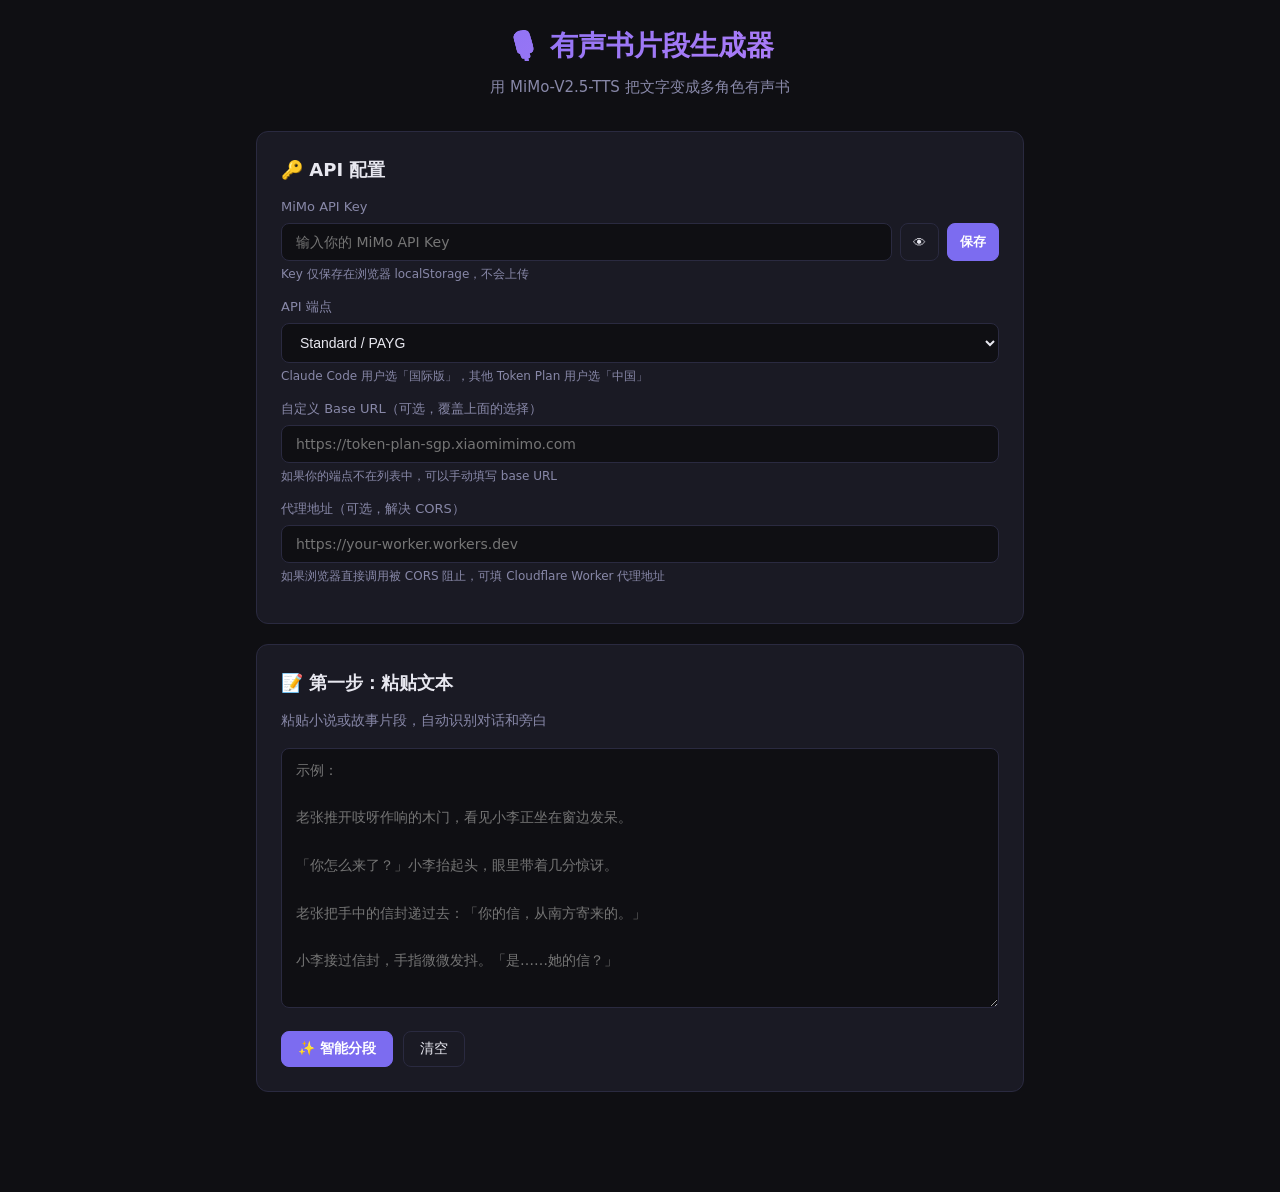
==== commit 746862f9: "rename: Standard → Standard / PAYG" ====
--- a/index.html
+++ b/index.html
@@ -31,7 +31,7 @@
       <div class="input-group" style="margin-top: 12px;">
         <label for="apiRegion">API 端点</label>
         <select id="apiRegion" onchange="changeRegion()" style="width:100%;padding:10px 14px;background:var(--bg);border:1px solid var(--border);border-radius:var(--radius-sm);color:var(--text);font-size:14px;">
-          <option value="standard">标准版 (api.xiaomimimo.com)</option>
+          <option value="standard">Standard / PAYG</option>
           <option value="cn">Token Plan 中国 (token-plan-cn)</option>
           <option value="sgp">Token Plan 国际版 (token-plan-sgp)</option>
         </select>
@@ -76,6 +76,30 @@
           <button class="preset-btn" data-preset="child">🧒 童声</button>
           <button class="preset-btn" data-preset="villain">😈 阴险反派</button>
           <button class="preset-btn" data-preset="hero">🦸 磁性英雄</button>
+        <button class="preset-btn" data-preset="gentle-female">🌸 温柔女声</button>
+        <button class="preset-btn" data-preset="energetic-male">🔥 活力男声</button>
+        <button class="preset-btn" data-preset="news-anchor">📺 新闻主播</button>
+        <button class="preset-btn" data-preset="storyteller">📚 说书人</button>
+        <button class="preset-btn" data-preset="robot">🤖 机械音</button>
+        <button class="preset-btn" data-preset="sweet-girl">🍬 甜美少女</button>
+        <button class="preset-btn" data-preset="gruff-old">🪵 粗犷老者</button>
+        <button class="preset-btn" data-preset="mysterious">🌙 神秘人</button>
+        <button class="preset-btn" data-preset="flirty">💋 性感女声</button>
+        <button class="preset-btn" data-preset="seductive">🖤 魅惑女声</button>
+        <button class="preset-btn" data-preset="domina">👑 女王音</button>
+        <button class="preset-btn" data-preset="tsundere">💢 傲娇女</button>
+        <button class="preset-btn" data-preset="yandere">🔪 病娇女</button>
+        <button class="preset-btn" data-preset="loli">🎀 萝莉音</button>
+        <button class="preset-btn" data-preset="onee-san">🌺 御姐音</button>
+        <button class="preset-btn" data-preset="kuudere">❄️ 冷淡女</button>
+        <button class="preset-btn" data-preset="ojou-sama">💎 大小姐</button>
+        <button class="preset-btn" data-preset="catgirl">🐱 猫娘</button>
+        <button class="preset-btn" data-preset="nurse">💉 护士</button>
+        <button class="preset-btn" data-preset="secretary">📋 女秘书</button>
+        <button class="preset-btn" data-preset="ex-girlfriend">💔 前女友</button>
+        <button class="preset-btn" data-preset="gamer-girl">🎮 电竞少女</button>
+        <button class="preset-btn" data-preset="luxury">🥂 名媛音</button>
+        <button class="preset-btn" data-preset="whisper">🤫 耳语</button>
         </div>
       </details>
       <details class="segments-preview" open>
--- a/style.css
+++ b/style.css
@@ -361,3 +361,38 @@
   color: var(--accent);
   background: var(--accent-glow);
 }
+
+/* Preset expand/collapse */
+.preset-expand { margin-top: 12px; }
+.preset-expand-trigger {
+  font-size: 11px;
+  color: var(--text-dim);
+  cursor: pointer;
+  letter-spacing: 1px;
+  padding: 4px 0;
+  transition: color .15s;
+  list-style: none;
+}
+.preset-expand-trigger::-webkit-details-marker { display: none; }
+.preset-expand-trigger::before { content: ''; }
+.preset-expand-trigger:hover { color: var(--accent); }
+.preset-categories {
+  display: flex;
+  flex-direction: column;
+  gap: 12px;
+  margin-top: 12px;
+}
+.preset-category { }
+.preset-cat-label {
+  font-size: 11px;
+  font-weight: 600;
+  color: var(--text-dim);
+  cursor: pointer;
+  padding: 4px 0;
+  letter-spacing: 1px;
+  list-style: none;
+  transition: color .15s;
+}
+.preset-cat-label::-webkit-details-marker { display: none; }
+.preset-cat-label::before { content: ''; }
+.preset-cat-label:hover { color: var(--accent); }
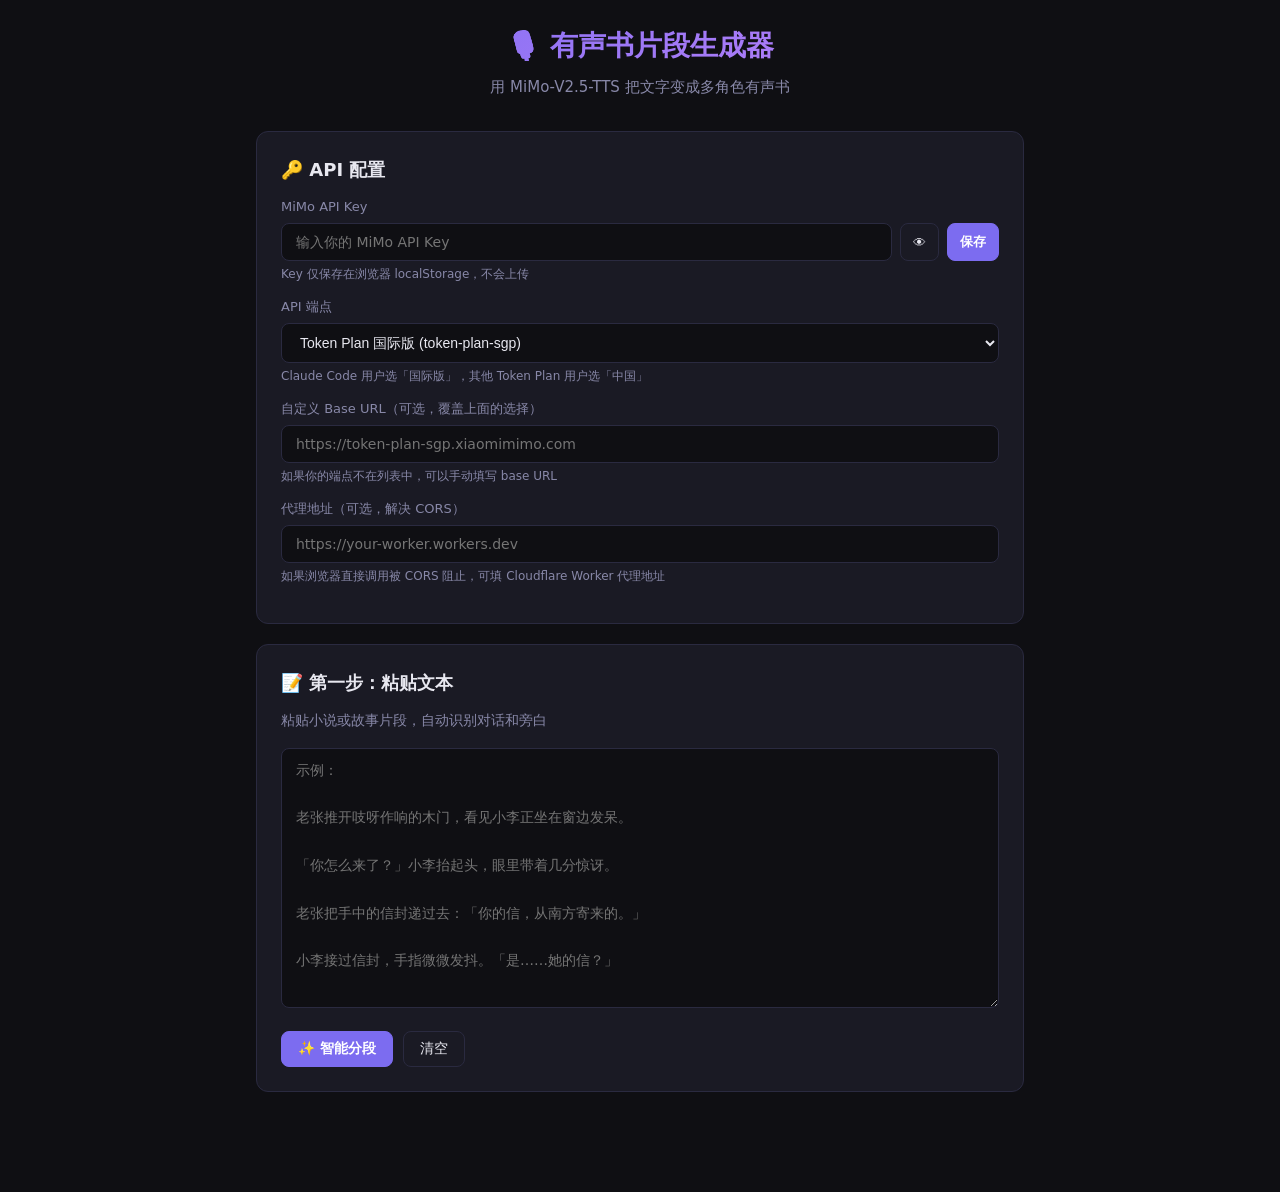
==== commit 793d8643: "default: endpoint → Token Plan SGP" ====
--- a/index.html
+++ b/index.html
@@ -33,7 +33,7 @@
         <select id="apiRegion" onchange="changeRegion()" style="width:100%;padding:10px 14px;background:var(--bg);border:1px solid var(--border);border-radius:var(--radius-sm);color:var(--text);font-size:14px;">
           <option value="standard">Standard / PAYG</option>
           <option value="cn">Token Plan 中国 (token-plan-cn)</option>
-          <option value="sgp">Token Plan 国际版 (token-plan-sgp)</option>
+          <option value="sgp" selected>Token Plan 国际版 (token-plan-sgp)</option>
         </select>
         <p class="hint">Claude Code 用户选「国际版」，其他 Token Plan 用户选「中国」</p>
       </div>
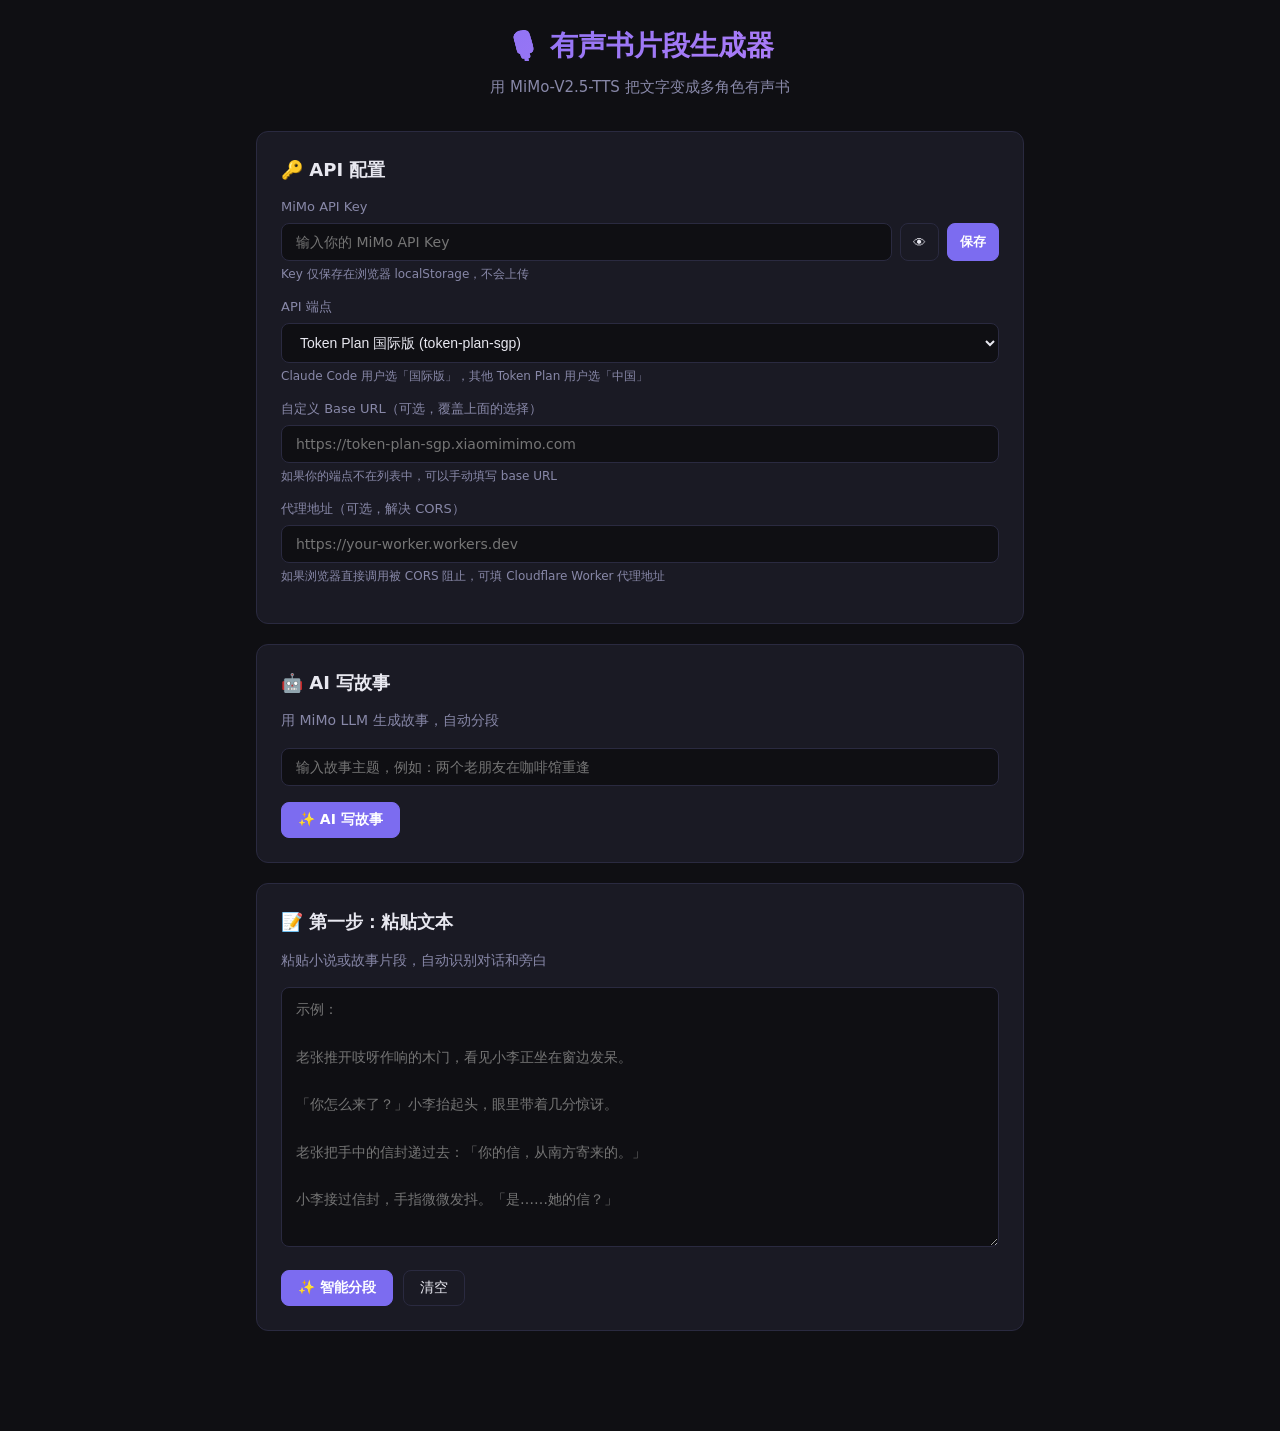
==== commit 5fa4092e: "feat: AI story generator — prompt → LLM story → auto-segment → assign voices → TTS" ====
--- a/index.html
+++ b/index.html
@@ -46,6 +46,19 @@
         <label for="proxyUrl">代理地址（可选，解决 CORS）</label>
         <input type="url" id="proxyUrl" placeholder="https://your-worker.workers.dev">
         <p class="hint">如果浏览器直接调用被 CORS 阻止，可填 Cloudflare Worker 代理地址</p>
+      </div>
+    </section>
+
+    <!-- AI Story Generator -->
+    <section class="card glass-glow">
+      <h2>🤖 AI 写故事</h2>
+      <p class="section-desc">用 MiMo LLM 生成故事，自动分段</p>
+      <div class="input-group">
+        <input type="text" id="storyPrompt" placeholder="输入故事主题，例如：两个老朋友在咖啡馆重逢" style="width:100%;padding:10px 14px;background:var(--bg);border:1px solid var(--border);border-radius:var(--radius-sm);color:var(--text);font-size:14px;font-family:inherit;outline:none">
+      </div>
+      <div class="actions">
+        <button class="btn btn-primary" onclick="generateStory()" id="storyBtn">✨ AI 写故事</button>
+        <span id="storyStatus" style="font-size:12px;color:var(--text-dim)"></span>
       </div>
     </section>
 
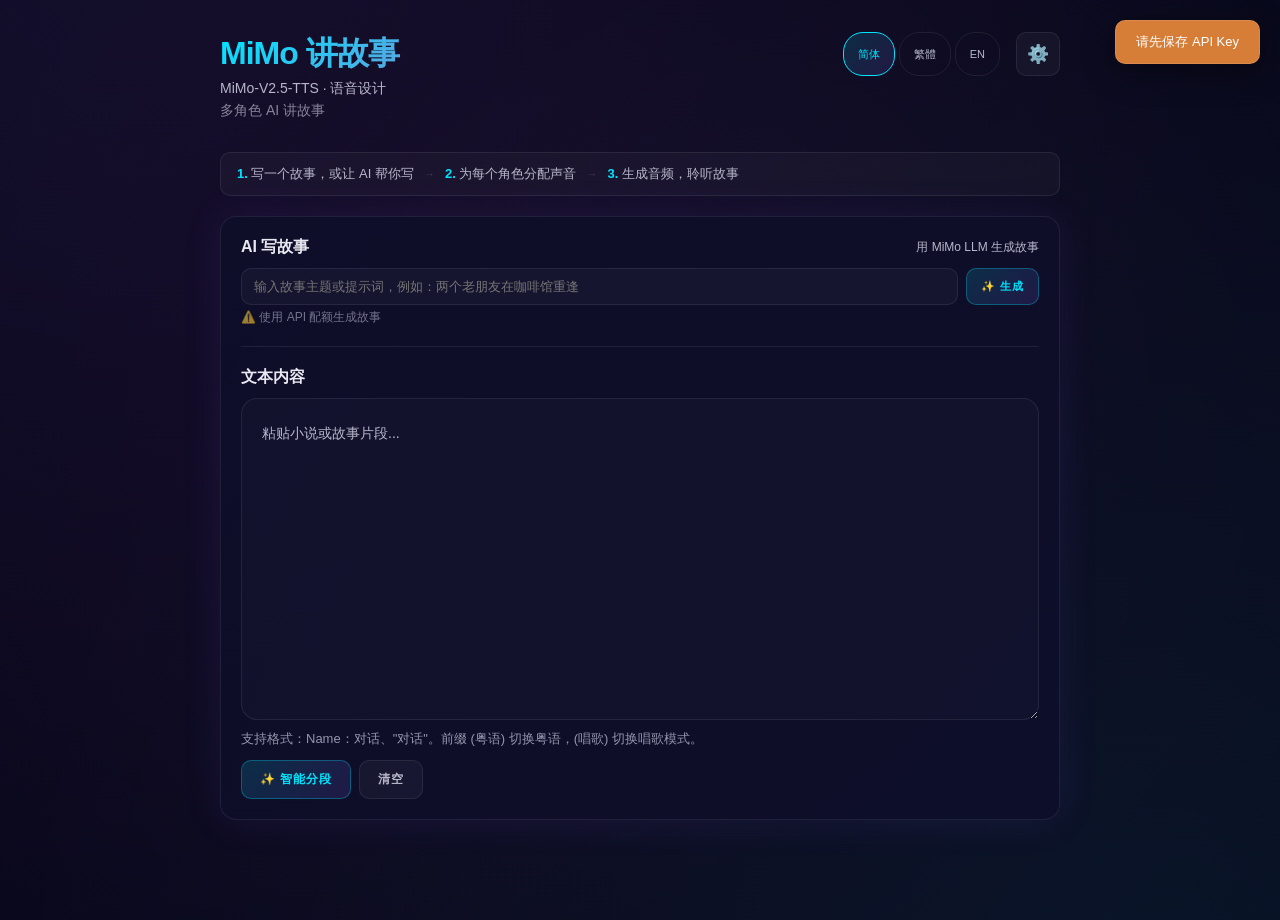
==== commit 0645c71f: "feat: MiMo Storyteller — multi-character TTS audio story app - Multi-character TTS with MiMo-V2.5-TT" ====
--- a/index.html
+++ b/index.html
@@ -1,146 +1,245 @@
 <!DOCTYPE html>
 <html lang="zh-CN">
 <head>
-  <meta charset="UTF-8">
-  <meta name="viewport" content="width=device-width, initial-scale=1.0">
-  <title>有声书片段生成器</title>
-  <link rel="stylesheet" href="style.css">
-  <link rel="icon" href="data:image/svg+xml,<svg xmlns='http://www.w3.org/2000/svg' viewBox='0 0 100 100'><text y='.9em' font-size='90'>🎙️</text></svg>">
+<meta charset="UTF-8">
+<meta name="viewport" content="width=device-width, initial-scale=1.0, viewport-fit=cover">
+<title>MiMo Storyteller</title>
+<link rel="preconnect" href="https://fonts.googleapis.com">
+<link rel="preconnect" href="https://fonts.gstatic.com" crossorigin>
+<link href="https://fonts.googleapis.com/css2?family=Outfit:wght@300;400;600;700;800&family=Noto+Sans+SC:wght@300;400;500;700&display=swap" rel="stylesheet">
+<link rel="stylesheet" href="style.css">
+<link rel="icon" href="data:image/svg+xml,<svg xmlns='http://www.w3.org/2000/svg' viewBox='0 0 100 100'><text y='.9em' font-size='90'>🎙️</text></svg>">
+<meta name="theme-color" content="#08081a">
+<meta name="apple-mobile-web-app-capable" content="yes">
+<meta name="apple-mobile-web-app-status-bar-style" content="black-translucent">
+<meta http-equiv="Content-Security-Policy" content="default-src 'self'; script-src 'self' 'unsafe-inline'; style-src 'self' 'unsafe-inline' fonts.googleapis.com; font-src fonts.gstatic.com; connect-src *; img-src 'self' data: blob:; media-src 'self' blob:;">
 </head>
 <body>
-  <div class="app">
-    <header class="header">
-      <div class="header-content">
-        <h1>🎙️ 有声书片段生成器</h1>
-        <p class="subtitle">用 MiMo-V2.5-TTS 把文字变成多角色有声书</p>
-      </div>
-    </header>
-
-    <!-- API Key -->
-    <section class="card" id="apiSetup">
-      <h2>🔑 API 配置</h2>
-      <div class="input-group">
-        <label for="apiKey">MiMo API Key</label>
-        <div class="key-input-row">
-          <input type="password" id="apiKey" placeholder="输入你的 MiMo API Key" autocomplete="off">
-          <button class="btn btn-sm" onclick="toggleKeyVisibility()" title="显示/隐藏">👁</button>
-          <button class="btn btn-primary btn-sm" onclick="saveApiKey()">保存</button>
-        </div>
-        <p class="hint">Key 仅保存在浏览器 localStorage，不会上传</p>
-      </div>
-      <div class="input-group" style="margin-top: 12px;">
-        <label for="apiRegion">API 端点</label>
-        <select id="apiRegion" onchange="changeRegion()" style="width:100%;padding:10px 14px;background:var(--bg);border:1px solid var(--border);border-radius:var(--radius-sm);color:var(--text);font-size:14px;">
-          <option value="standard">Standard / PAYG</option>
-          <option value="cn">Token Plan 中国 (token-plan-cn)</option>
-          <option value="sgp" selected>Token Plan 国际版 (token-plan-sgp)</option>
-        </select>
-        <p class="hint">Claude Code 用户选「国际版」，其他 Token Plan 用户选「中国」</p>
-      </div>
-      <div class="input-group" style="margin-top: 8px;">
-        <label for="customBase">自定义 Base URL（可选，覆盖上面的选择）</label>
-        <input type="url" id="customBase" placeholder="https://token-plan-sgp.xiaomimimo.com" oninput="saveCustomBase()">
-        <p class="hint">如果你的端点不在列表中，可以手动填写 base URL</p>
-      </div>
-      <div class="input-group" style="margin-top: 12px;">
-        <label for="proxyUrl">代理地址（可选，解决 CORS）</label>
-        <input type="url" id="proxyUrl" placeholder="https://your-worker.workers.dev">
-        <p class="hint">如果浏览器直接调用被 CORS 阻止，可填 Cloudflare Worker 代理地址</p>
-      </div>
-    </section>
-
+
+<a href="#textInput" class="skip-link" data-i18n="skipToContent">Skip to content</a>
+
+<main class="app">
+  <header class="header">
+    <div class="header-top">
+      <h1 data-i18n="title">MiMo 讲故事</h1>
+      <div class="lang-toggle" role="group" aria-label="Language" data-i18n-aria="ariaLanguage">
+        <button class="lang-btn active" data-lang="zh-CN" onclick="setLang('zh-CN')" aria-pressed="true">简体</button>
+        <button class="lang-btn" data-lang="zh-TW" onclick="setLang('zh-TW')" aria-pressed="false">繁體</button>
+        <button class="lang-btn" data-lang="en" onclick="setLang('en')" aria-pressed="false">EN</button>
+      </div>
+      <button class="settings-btn" onclick="openSettings()" aria-label="Settings" data-i18n-aria="ariaSettings">⚙️</button>
+    </div>
+    <p data-i18n="subtitle">MiMo-V2.5-TTS · 语音设计</p>
+    <p class="tagline" data-i18n="tagline">多角色 AI 讲故事</p>
+  </header>
+
+  <!-- Quick Start Guide -->
+  <div class="quick-guide">
+    <span><b>1.</b> <span data-i18n="guideStep1">写一个故事，或让 AI 帮你写</span></span>
+    <span class="quick-guide-sep">→</span>
+    <span><b>2.</b> <span data-i18n="guideStep2">为每个角色分配声音</span></span>
+    <span class="quick-guide-sep">→</span>
+    <span><b>3.</b> <span data-i18n="guideStep3">生成音频，聆听故事</span></span>
+  </div>
+
+  <!-- Step 1: Text Input -->
+  <div class="text-area glass glass-glow">
     <!-- AI Story Generator -->
-    <section class="card glass-glow">
-      <h2>🤖 AI 写故事</h2>
-      <p class="section-desc">用 MiMo LLM 生成故事，自动分段</p>
-      <div class="input-group">
-        <input type="text" id="storyPrompt" placeholder="输入故事主题，例如：两个老朋友在咖啡馆重逢" style="width:100%;padding:10px 14px;background:var(--bg);border:1px solid var(--border);border-radius:var(--radius-sm);color:var(--text);font-size:14px;font-family:inherit;outline:none">
-      </div>
-      <div class="actions">
-        <button class="btn btn-primary" onclick="generateStory()" id="storyBtn">✨ AI 写故事</button>
-        <span id="storyStatus" style="font-size:12px;color:var(--text-dim)"></span>
-      </div>
-    </section>
-
-    <!-- Step 1 -->
-    <section class="card" id="step1">
-      <h2>📝 第一步：粘贴文本</h2>
-      <p class="section-desc">粘贴小说或故事片段，自动识别对话和旁白</p>
-      <textarea id="textInput" rows="10" placeholder="示例：&#10;&#10;老张推开吱呀作响的木门，看见小李正坐在窗边发呆。&#10;&#10;「你怎么来了？」小李抬起头，眼里带着几分惊讶。&#10;&#10;老张把手中的信封递过去：「你的信，从南方寄来的。」&#10;&#10;小李接过信封，手指微微发抖。「是……她的信？」"></textarea>
-      <div class="actions">
-        <button class="btn btn-primary" onclick="segmentText()">✨ 智能分段</button>
-        <button class="btn" onclick="clearAll()">清空</button>
-      </div>
-    </section>
-
-    <!-- Step 2 -->
-    <section class="card hidden" id="step2">
-      <h2>🎭 第二步：分配角色声音</h2>
-      <p class="section-desc">为每个角色设计声音描述，旁白默认使用「沉稳旁白」</p>
-      <div id="charactersPanel"></div>
-      <details class="presets-section">
-        <summary>🎨 快速预设（点击展开）</summary>
-        <div class="preset-grid">
-          <button class="preset-btn" data-preset="narrator">📖 沉稳旁白</button>
-          <button class="preset-btn" data-preset="young-male">🧑 年轻男性</button>
-          <button class="preset-btn" data-preset="young-female">👩 年轻女性</button>
-          <button class="preset-btn" data-preset="elder-male">👴 老年男性</button>
-          <button class="preset-btn" data-preset="elder-female">👵 老年女性</button>
-          <button class="preset-btn" data-preset="child">🧒 童声</button>
-          <button class="preset-btn" data-preset="villain">😈 阴险反派</button>
-          <button class="preset-btn" data-preset="hero">🦸 磁性英雄</button>
-        <button class="preset-btn" data-preset="gentle-female">🌸 温柔女声</button>
-        <button class="preset-btn" data-preset="energetic-male">🔥 活力男声</button>
-        <button class="preset-btn" data-preset="news-anchor">📺 新闻主播</button>
-        <button class="preset-btn" data-preset="storyteller">📚 说书人</button>
-        <button class="preset-btn" data-preset="robot">🤖 机械音</button>
-        <button class="preset-btn" data-preset="sweet-girl">🍬 甜美少女</button>
-        <button class="preset-btn" data-preset="gruff-old">🪵 粗犷老者</button>
-        <button class="preset-btn" data-preset="mysterious">🌙 神秘人</button>
-        <button class="preset-btn" data-preset="flirty">💋 性感女声</button>
-        <button class="preset-btn" data-preset="seductive">🖤 魅惑女声</button>
-        <button class="preset-btn" data-preset="domina">👑 女王音</button>
-        <button class="preset-btn" data-preset="tsundere">💢 傲娇女</button>
-        <button class="preset-btn" data-preset="yandere">🔪 病娇女</button>
-        <button class="preset-btn" data-preset="loli">🎀 萝莉音</button>
-        <button class="preset-btn" data-preset="onee-san">🌺 御姐音</button>
-        <button class="preset-btn" data-preset="kuudere">❄️ 冷淡女</button>
-        <button class="preset-btn" data-preset="ojou-sama">💎 大小姐</button>
-        <button class="preset-btn" data-preset="catgirl">🐱 猫娘</button>
-        <button class="preset-btn" data-preset="nurse">💉 护士</button>
-        <button class="preset-btn" data-preset="secretary">📋 女秘书</button>
-        <button class="preset-btn" data-preset="ex-girlfriend">💔 前女友</button>
-        <button class="preset-btn" data-preset="gamer-girl">🎮 电竞少女</button>
-        <button class="preset-btn" data-preset="luxury">🥂 名媛音</button>
-        <button class="preset-btn" data-preset="whisper">🤫 耳语</button>
-        </div>
-      </details>
-      <details class="segments-preview" open>
-        <summary>📋 分段预览（<span id="segmentCount">0</span> 段）</summary>
-        <div id="segmentsList"></div>
-      </details>
-      <div class="actions">
-        <button class="btn btn-primary btn-lg" onclick="generateAll()" id="generateBtn">🎵 生成全部音频</button>
-      </div>
-      <div class="hidden" id="progressArea">
-        <div class="progress-text" id="progressText">准备中...</div>
-        <div class="progress-bar-track"><div class="progress-bar-fill" id="progressFill"></div></div>
-      </div>
-    </section>
-
-    <!-- Step 3 -->
-    <section class="card hidden" id="step3">
-      <h2>🎧 第三步：试听与下载</h2>
-      <div class="player-controls">
-        <button class="btn btn-lg" onclick="playAll()" id="playAllBtn">▶ 播放全部</button>
-        <button class="btn btn-lg" onclick="pauseAll()">⏸ 暂停</button>
-        <button class="btn btn-lg" onclick="stopAll()">⏹ 停止</button>
-        <button class="btn btn-primary btn-lg" onclick="downloadAll()">💾 下载全部</button>
-      </div>
-      <div id="audioList"></div>
-    </section>
-  </div>
-
-  <script src="app.js"></script>
+    <div class="ai-story-section">
+      <div class="text-area-header"><h3 data-i18n="aiStoryTitle">AI 写故事</h3><span data-i18n="aiStoryDesc">用 MiMo LLM 生成故事</span></div>
+      <div class="ai-story-input-row">
+        <input type="text" id="storyPrompt" class="input-field" data-i18n-placeholder="storyPlaceholder" placeholder="输入故事主题或提示词，例如：两个老朋友在咖啡馆重逢" aria-label="Story prompt" data-i18n-aria="ariaStoryPrompt" maxlength="500">
+        <button class="btn-sm" onclick="generateStory()" id="storyBtn" data-i18n="aiStoryBtn">✨ 生成</button>
+      </div>
+      <span id="storyStatus" class="story-status" role="status" aria-live="polite"></span>
+      <p class="credit-hint" data-i18n="creditHint">⚠️ 使用 API 配额生成故事</p>
+    </div>
+
+    <div class="text-area-header"><h3 data-i18n="sourceText">文本内容</h3></div>
+    <textarea id="textInput" rows="10" dir="auto" data-i18n-placeholder="textInputPlaceholder" placeholder="粘贴小说或故事片段..." aria-label="Source text" data-i18n-aria="ariaSourceText"></textarea>
+    <p class="format-hint" data-i18n="formatHint">支持格式：Name：对话、"对话"。前缀 (粤语) 切换粤语，(唱歌) 切换唱歌模式。</p>
+
+    <div class="segment-actions">
+      <button class="btn-neon" onclick="segmentText()" data-i18n="segmentBtn">✨ 智能分段</button>
+      <button class="btn-neon btn-clear" onclick="clearAll()" data-i18n="clearBtn">清空</button>
+    </div>
+  </div>
+
+  <!-- Step 2: Characters + Segments + Generate + Progress (ALL inside step2) -->
+  <div class="hidden" id="step2">
+    <div class="char-section">
+      <div class="section-label" data-i18n="charactersLabel">角色声音</div>
+      <div class="char-grid" id="charactersPanel"></div>
+      <p class="char-hint" data-i18n="charHint">点击上方角色，然后在下方选择预设声音。</p>
+      <div class="preset-bar">
+        <button class="preset-btn active" data-i18n="presetNarrator" data-preset="narrator">📖 旁白</button>
+        <button class="preset-btn" data-i18n="presetYoungMale" data-preset="young-male">🧑 年轻男性</button>
+        <button class="preset-btn" data-i18n="presetYoungFemale" data-preset="young-female">👩 年轻女性</button>
+        <button class="preset-btn" data-i18n="presetChild" data-preset="child">🧒 童声</button>
+        <button class="preset-btn" data-i18n="presetVillain" data-preset="villain">😈 反派</button>
+        <button class="preset-btn" data-i18n="presetHero" data-preset="hero">🦸 英雄</button>
+        <button class="preset-btn" data-i18n="presetGentleFemale" data-preset="gentle-female">🌸 温柔女声</button>
+        <button class="preset-btn" data-i18n="presetStoryteller" data-preset="storyteller">📚 说书人</button>
+        <button class="preset-btn" data-i18n="presetEnergeticMale" data-preset="energetic-male">🔥 活力男声</button>
+        <button class="preset-btn" data-i18n="presetNewsAnchor" data-preset="news-anchor">📺 新闻主播</button>
+        <button class="preset-btn" data-i18n="presetMysterious" data-preset="mysterious">🌙 神秘人</button>
+        <button class="preset-btn" data-i18n="presetWhisper" data-preset="whisper">🤫 耳语</button>
+        <button class="preset-more-btn" onclick="toggleMorePresets(this)" data-i18n="morePresets" aria-expanded="false" aria-controls="morePresets">+12 more ▾</button>
+      </div>
+      <div class="preset-bar preset-hidden" id="morePresets">
+        <button class="preset-btn" data-i18n="presetFlirty" data-preset="flirty">💋 性感女声</button>
+        <button class="preset-btn" data-i18n="presetSeductive" data-preset="seductive">🖤 魅惑女声</button>
+        <button class="preset-btn" data-i18n="presetDomina" data-preset="domina">👑 女王音</button>
+        <button class="preset-btn" data-i18n="presetTsundere" data-preset="tsundere">💢 傲娇女</button>
+        <button class="preset-btn" data-i18n="presetYandere" data-preset="yandere">🔪 病娇女</button>
+        <button class="preset-btn" data-i18n="presetOneeSan" data-preset="onee-san">🌺 御姐音</button>
+        <button class="preset-btn" data-i18n="presetKuudere" data-preset="kuudere">❄️ 冷淡女</button>
+        <button class="preset-btn" data-i18n="presetOjouSama" data-preset="ojou-sama">💎 大小姐</button>
+        <button class="preset-btn" data-i18n="presetNurse" data-preset="nurse">💉 护士</button>
+        <button class="preset-btn" data-i18n="presetSecretary" data-preset="secretary">📋 女秘书</button>
+        <button class="preset-btn" data-i18n="presetExGirlfriend" data-preset="ex-girlfriend">💔 前女友</button>
+        <button class="preset-btn" data-i18n="presetLuxury" data-preset="luxury">🥂 名媛音</button>
+      </div>
+    </div>
+
+    <!-- Segment Preview -->
+    <div class="section-label segments-header"><span data-i18n="segmentsLabel">分段预览</span> (<span id="segmentCount" aria-live="polite">0</span>)</div>
+
+    <!-- Summary chips (shown when collapsed) -->
+    <div class="summary-chips" id="summaryChips" style="display:none">
+      <!-- Populated by JS -->
+    </div>
+
+    <!-- Expand/collapse toggle -->
+    <button class="segment-expand-toggle" id="segmentExpandToggle" onclick="toggleSegmentExpand()" aria-expanded="false" style="display:none">
+      <span id="segmentExpandText" data-i18n="segmentListShow">查看全部段落</span>
+      <span class="expand-arrow">▾</span>
+    </button>
+
+    <!-- Segment list (collapsed by default) -->
+    <div class="segments segments-collapsed" id="segmentsList">
+      <p class="segments-empty" id="segmentsEmpty" data-i18n="segmentsEmpty">粘贴文本并分段后，段落将显示在这里。</p>
+    </div>
+
+    <!-- Generate / Stop Button -->
+    <div class="gen-row">
+      <button class="gen-btn" onclick="handleGenBtn()" id="generateBtn" data-i18n="generateBtn" aria-label="Generate all audio" data-i18n-aria="ariaGenerateBtn">生成全部音频</button>
+    </div>
+
+    <!-- Progress -->
+    <div id="progressArea">
+      <div class="progress-text" id="progressText" data-i18n="preparing" role="progressbar" aria-valuemin="0" aria-valuemax="100" aria-valuenow="0" aria-live="polite" aria-label="Generation progress" data-i18n-aria="ariaProgress">准备中...</div>
+      <div class="progress-track"><div class="progress-fill" id="progressFill"></div></div>
+    </div>
+    <button class="btn-neon retry-btn hidden" id="retryBtn" onclick="retryFailed()" data-i18n="retryFailed">🔄 重试失败的段落</button>
+  </div>
+
+  <!-- Step 3: Story Reader -->
+  <div class="player-section hidden" id="step3">
+    <div class="section-label" data-i18n="playbackLabel">试听</div>
+
+    <!-- Story Reader -->
+    <div class="story-reader glass glass-glow" id="storyReader">
+      <!-- Top Player Bar -->
+      <div class="player-topbar">
+        <button class="player-topbar-play" id="playBtn" onclick="togglePlayPause()" aria-label="Play" data-i18n-aria="ariaPlayAll">▶</button>
+        <div class="player-topbar-progress" id="progressBar" onclick="seekProgress(event)">
+          <div class="player-topbar-fill" id="storyReaderProgressFill"></div>
+        </div>
+        <span class="player-topbar-time"><span id="storyReaderCurrent">0:00</span> / <span id="storyReaderTotal">0:00</span></span>
+        <button class="player-topbar-menu" id="playerMenuBtn" onclick="togglePlayerMenu()" aria-label="More options">⋯</button>
+        <!-- Dropdown Menu -->
+        <div class="player-menu" id="playerMenu">
+          <div class="player-menu-section">
+            <span class="player-menu-label" data-i18n="speedLabel">Speed</span>
+            <div class="player-menu-pills">
+              <button class="player-menu-pill" data-speed="0.75" onclick="setPlaybackSpeed(0.75, this)">0.75×</button>
+              <button class="player-menu-pill active" data-speed="1" onclick="setPlaybackSpeed(1, this)">1×</button>
+              <button class="player-menu-pill" data-speed="1.25" onclick="setPlaybackSpeed(1.25, this)">1.25×</button>
+              <button class="player-menu-pill" data-speed="1.5" onclick="setPlaybackSpeed(1.5, this)">1.5×</button>
+              <button class="player-menu-pill" data-speed="2" onclick="setPlaybackSpeed(2, this)">2×</button>
+            </div>
+          </div>
+          <div class="player-menu-section">
+            <span class="player-menu-label" data-i18n="volumeLabel">Volume</span>
+            <div class="player-menu-volume">
+              <span class="player-menu-vol-icon" id="volumeIcon" onclick="toggleMute()">🔊</span>
+              <input type="range" class="player-menu-vol-slider" id="volumeSlider" min="0" max="1" step="0.05" value="1" oninput="setVolume(this.value)" aria-label="Volume">
+            </div>
+          </div>
+          <div class="player-menu-divider"></div>
+          <button class="player-menu-item" onclick="prevSegment()">⏮ <span data-i18n="ariaPrevSegment">Previous</span></button>
+          <button class="player-menu-item" onclick="nextSegment()">⏭ <span data-i18n="ariaNextSegment">Next</span></button>
+          <button class="player-menu-item" onclick="stopAll()">⏹ <span data-i18n="ariaStopAll">Stop</span></button>
+          <div class="player-menu-divider"></div>
+          <button class="player-menu-item" onclick="downloadAll()">💾 <span data-i18n="downloadAllBtn">Download All</span></button>
+          <button class="player-menu-item" id="shareBtn" onclick="shareAudio()" style="display:none">📤 <span data-i18n="ariaShare">Share</span></button>
+        </div>
+      </div>
+      <div class="story-reader-now-playing" id="nowPlaying" style="display:none"></div>
+      <div class="story-reader-text-display" id="storyReaderText" dir="auto">
+        <p class="story-reader-empty" id="storyReaderEmpty" data-i18n="storyReaderEmpty" style="color:var(--text-dim);opacity:.5;font-size:14px;text-align:center;padding:24px 0;">Generate audio to see the story here.</p>
+      </div>
+    </div>
+  </div>
+
+  <!-- Settings Modal -->
+  <div class="modal-overlay" id="settingsModal" role="dialog" aria-modal="true" aria-label="Settings" data-i18n-aria="ariaSettings">
+    <div class="modal">
+      <div class="modal-header">
+        <h2 data-i18n="settings">⚙️ 设置</h2>
+        <button class="modal-close" onclick="closeSettings()" aria-label="Close" data-i18n-aria="ariaClose">✕</button>
+      </div>
+      <div class="modal-body">
+        <div class="modal-section">
+          <label for="apiKey" data-i18n="apiKeyLabel">API Key</label>
+          <div class="input-with-toggle">
+            <input type="password" id="apiKey" placeholder="tp-xxxxxxxxxx" autocomplete="off">
+            <button type="button" class="input-toggle-btn" onclick="toggleApiKeyVisibility()" aria-label="Show API key" data-i18n-aria="ariaShowKey">👁</button>
+          </div>
+        </div>
+        <div class="modal-section">
+          <label for="apiRegion" data-i18n="endpointLabel">端点</label>
+          <select id="apiRegion" onchange="changeRegion()">
+            <option value="standard" data-i18n="standardOption">标准 / 按量付费</option>
+            <option value="cn" data-i18n="cnOption">Token Plan 中国</option>
+            <option value="sgp" data-i18n="sgpOption" selected>Token Plan 新加坡</option>
+          </select>
+          <p class="config-hint" data-i18n="endpointHint">Standard = 按量付费。Token Plan = 预付套餐。选择与你账号匹配的选项。</p>
+        </div>
+        <div class="advanced-toggle" onclick="toggleAdvanced()" id="advancedToggle">
+          <span>⚙️ <span data-i18n="advancedLabel">高级设置</span></span>
+          <span class="advanced-arrow" id="advancedArrow">▾</span>
+        </div>
+        <div class="advanced-section hidden" id="advancedSection">
+          <div class="modal-section">
+            <label class="modal-checkbox">
+              <input type="checkbox" id="useCustomBase" onchange="toggleCustomBase()"> <span data-i18n="useCustomBaseLabel">使用自定义 API URL</span>
+            </label>
+            <div class="hidden" id="customBaseGroup">
+              <input type="url" id="customBase" placeholder="https://your-api.example.com" oninput="saveCustomBase()" aria-label="Custom API base URL" data-i18n-aria="ariaCustomBase">
+            </div>
+          </div>
+          <div class="modal-section">
+            <label class="modal-checkbox">
+              <input type="checkbox" id="useProxy" onchange="toggleProxy()"> <span data-i18n="useProxyLabel">使用 CORS 代理</span>
+            </label>
+            <div class="hidden" id="proxyGroup">
+              <input type="url" id="proxyUrl" placeholder="https://your-proxy.worker.dev" oninput="saveProxyUrl()" aria-label="CORS proxy URL" data-i18n-aria="ariaProxy">
+              <div class="config-hint" data-i18n="proxyHint">⚠️ 您的 API Key 将发送到此代理服务器</div>
+            </div>
+          </div>
+        </div>
+      </div>
+      <div class="modal-footer">
+        <button class="btn-ghost" onclick="closeSettings()" data-i18n="cancel">取消</button>
+        <button class="btn-save" onclick="saveSettings()" data-i18n="saveKey">保存 Key</button>
+      </div>
+    </div>
+  </div>
+</main>
+
+<script src="i18n.js"></script>
+<script src="app.js"></script>
 </body>
 </html>
--- a/style.css
+++ b/style.css
@@ -1,398 +1,1379 @@
-/* Reset */
+/* ============================================================
+   Neon Glass — Audiobook Generator
+   Exact design from neon.html mockup
+   ============================================================ */
+
 *, *::before, *::after { box-sizing: border-box; margin: 0; padding: 0; }
 
+a, button, input, select, textarea { touch-action: manipulation; }
+
+/* Skip to content */
+.skip-link {
+  position: absolute;
+  top: -100px;
+  left: 0;
+  padding: 12px 20px;
+  background: var(--cyan);
+  color: var(--bg);
+  font-weight: 700;
+  z-index: 10000;
+  border-radius: 0 0 var(--radius-sm) 0;
+  text-decoration: none;
+  transition: top .2s;
+}
+.skip-link:focus {
+  top: 0;
+}
+
 :root {
-  --bg: #0f0f13;
-  --surface: #1a1a24;
-  --surface-hover: #22223a;
-  --border: #2a2a40;
+  --bg: #08081a;
+  --surface: rgba(255,255,255,.04);
+  --surface-hover: rgba(255,255,255,.07);
+  --border: rgba(255,255,255,.08);
+  --border-hover: rgba(255,255,255,.15);
+  --cyan: #00e5ff;
+  --magenta: #ff2daa;
+  --violet: #8b5cf6;
+  --cyan-glow: rgba(0,229,255,.12);
+  --magenta-glow: rgba(255,45,170,.12);
   --text: #e8e8f0;
-  --text-dim: #8888a8;
-  --accent: #7c6cf0;
-  --accent-hover: #6a5cd8;
-  --accent-glow: rgba(124, 108, 240, 0.25);
-  --success: #4ade80;
-  --warning: #fbbf24;
-  --danger: #f87171;
-  --radius: 12px;
-  --radius-sm: 8px;
+  --text-dim: #b8b7cc;
+  --radius: 16px;
+  --radius-sm: 10px;
 }
 
 body {
-  font-family: -apple-system, BlinkMacSystemFont, "Segoe UI", system-ui, sans-serif;
+  font-family: 'Outfit', sans-serif;
   background: var(--bg);
   color: var(--text);
-  line-height: 1.6;
   min-height: 100vh;
+  overflow-x: hidden;
+  position: relative;
+}
+
+body::before {
+  content: '';
+  position: fixed;
+  top: -50%; left: -50%;
+  width: 200%; height: 200%;
+  background:
+    radial-gradient(circle at 30% 20%, rgba(139,92,246,.08) 0%, transparent 50%),
+    radial-gradient(circle at 70% 80%, rgba(0,229,255,.06) 0%, transparent 50%),
+    radial-gradient(circle at 50% 50%, rgba(255,45,170,.04) 0%, transparent 60%);
+  pointer-events: none;
+  z-index: 0;
+  animation: bgShift 20s ease-in-out infinite alternate;
+}
+@keyframes bgShift {
+  0% { transform: translate(0,0) rotate(0deg); }
+  100% { transform: translate(-5%,3%) rotate(3deg); }
+}
+@media (prefers-reduced-motion: reduce) {
+  *, *::before, *::after {
+    animation-duration: 0.01ms !important;
+    animation-iteration-count: 1 !important;
+    transition-duration: 0.01ms !important;
+  }
 }
 
 .app {
-  max-width: 800px;
+  position: relative;
+  z-index: 1;
+  max-width: 880px;
   margin: 0 auto;
-  padding: 24px 16px 80px;
+  padding: 32px 20px 80px;
 }
 
 /* Header */
 .header {
-  text-align: center;
   margin-bottom: 32px;
 }
-.header h1 {
-  font-size: 28px;
-  font-weight: 700;
-  background: linear-gradient(135deg, #7c6cf0, #c084fc);
+.header-top {
+  display: flex;
+  align-items: center;
+  gap: 16px;
+}
+.header-top h1 {
+  font-size: 32px;
+  font-weight: 800;
+  background: linear-gradient(135deg, var(--cyan), var(--magenta));
   -webkit-background-clip: text;
   -webkit-text-fill-color: transparent;
-}
-.subtitle {
+  background-clip: text;
+  letter-spacing: -1px;
+  flex: 1;
+}
+.header > p {
+  color: var(--text-dim);
+  font-size: 14px;
+  margin-top: 4px;
+  font-weight: 300;
+}
+.tagline {
+  font-size: 14px;
+  color: var(--text);
+  opacity: .7;
+  margin-top: 8px;
+  font-weight: 400;
+}
+
+/* Quick Start Guide */
+.quick-guide {
+  display: flex;
+  align-items: center;
+  gap: 10px;
+  padding: 12px 16px;
+  margin-bottom: 20px;
+  background: rgba(255,255,255,.03);
+  border: 1px solid var(--border);
+  border-radius: var(--radius-sm);
+  font-size: 13px;
+  color: var(--text-dim);
+  flex-wrap: wrap;
+}
+.quick-guide b { color: var(--cyan); font-weight: 700; }
+.quick-guide-sep { color: rgba(255,255,255,.15); font-size: 11px; }
+
+.settings-btn {
+  width: 44px;
+  height: 44px;
+  border: 1px solid var(--border);
+  border-radius: var(--radius-sm);
+  background: var(--surface);
+  color: var(--text-dim);
+  font-size: 18px;
+  cursor: pointer;
+  transition: all .2s;
+  display: grid;
+  place-items: center;
+  flex-shrink: 0;
+}
+.settings-btn:hover {
+  border-color: var(--cyan);
+  color: var(--cyan);
+}
+.settings-btn:focus-visible {
+  outline: 2px solid var(--cyan);
+  outline-offset: 2px;
+}
+
+
+/* Glass cards */
+.glass {
+  background: var(--surface);
+  border: 1px solid var(--border);
+  border-radius: var(--radius);
+  padding: 20px;
+  transition: border-color .2s, box-shadow .2s;
+}
+.glass:hover { border-color: var(--border-hover); }
+.glass-glow {
+  background: rgba(15,15,42,.92);
+  box-shadow: 0 0 40px rgba(139,92,246,.1);
+}
+
+/* Config hint */
+.config-hint {
+  font-size: 12px;
+  color: var(--text-dim);
+  margin-top: 8px;
+  padding: 8px;
+  background: rgba(255,200,0,.05);
+  border-radius: var(--radius-sm);
+  border: 1px solid rgba(255,200,0,.15);
+}
+.config-hint:empty { display: none; }
+.advanced-toggle {
+  display: flex;
+  align-items: center;
+  justify-content: space-between;
+  padding: 10px 12px;
+  margin-top: 8px;
+  border: 1px solid rgba(255,255,255,.06);
+  border-radius: var(--radius-sm);
+  background: rgba(255,255,255,.02);
+  color: var(--text-dim);
+  font-size: 12px;
+  cursor: pointer;
+  transition: all .15s;
+}
+.advanced-toggle:hover {
+  border-color: rgba(255,255,255,.1);
+  color: var(--text);
+}
+.advanced-arrow {
+  transition: transform .2s;
+  font-size: 10px;
+}
+.advanced-arrow.open { transform: rotate(180deg); }
+.advanced-section {
+  margin-top: 4px;
+  padding-top: 4px;
+}
+.advanced-section.hidden { display: none; }
+.modal select {
+  -webkit-appearance: none;
+  -moz-appearance: none;
+  appearance: none;
+  background-image: url("data:image/svg+xml,%3Csvg xmlns='http://www.w3.org/2000/svg' width='12' height='12' viewBox='0 0 24 24' fill='none' stroke='%236a6888' stroke-width='2'%3E%3Cpath d='M6 9l6 6 6-6'/%3E%3C/svg%3E");
+  background-repeat: no-repeat;
+  background-position: right 12px center;
+  padding-right: 32px;
+}
+
+/* Neon button (Save Key) */
+.btn-neon {
+  padding: 10px 18px;
+  border: 1px solid rgba(0,229,255,.3);
+  border-radius: var(--radius-sm);
+  background: linear-gradient(135deg, rgba(0,229,255,.15), rgba(139,92,246,.15));
+  color: var(--cyan);
+  font-family: inherit;
+  font-size: 12px;
+  font-weight: 600;
+  letter-spacing: 1px;
+  cursor: pointer;
+  transition: all .15s;
+}
+.btn-neon:hover {
+  background: linear-gradient(135deg, rgba(0,229,255,.25), rgba(139,92,246,.25));
+  border-color: var(--cyan);
+  box-shadow: 0 0 20px rgba(0,229,255,.15);
+}
+
+/* Text area */
+.text-area { margin-bottom: 20px; }
+.text-area-header {
+  display: flex;
+  justify-content: space-between;
+  align-items: center;
+  margin-bottom: 10px;
+}
+.text-area-header h3 { font-size: 16px; font-weight: 600; }
+.text-area-header span { font-size: 12px; color: var(--text-dim); }
+.text-area textarea {
+  width: 100%;
+  min-height: 160px;
+  background: rgba(255,255,255,.02);
+  border: 1px solid var(--border);
+  border-radius: var(--radius);
+  padding: 20px;
+  color: var(--text);
+  font-family: 'Noto Sans SC', sans-serif;
+  font-size: 14px;
+  line-height: 2;
+  resize: vertical;
+  outline: none;
+  transition: border-color .2s;
+}
+.text-area textarea:focus { border-color: var(--cyan); }
+.text-area textarea::placeholder { color: var(--text-dim); }
+.format-hint {
+  font-size: 13px;
   color: var(--text-dim);
   margin-top: 6px;
+  margin-bottom: 0;
+  opacity: .8;
+}
+.story-status {
+  font-size: 12px;
+  color: var(--text-dim);
+}
+.credit-hint {
+  font-size: 12px;
+  color: var(--text-dim);
+  opacity: .6;
+  margin-top: 4px;
+}
+.segment-actions {
+  display: flex;
+  gap: 8px;
+  margin-top: 12px;
+}
+.btn-clear {
+  border-color: var(--border);
+  color: var(--text-dim);
+  background: var(--surface);
+}
+.segments-header {
+  margin-top: 20px;
+}
+.retry-btn {
+  margin-top: 12px;
+}
+
+/* AI Story section (inside text-area) */
+.ai-story-section {
+  margin-bottom: 20px;
+  padding-bottom: 20px;
+  border-bottom: 1px solid var(--border);
+}
+.ai-story-input-row {
+  display: flex;
+  gap: 8px;
+  align-items: center;
+}
+.ai-story-input-row input {
+  flex: 1;
+  background: rgba(255,255,255,.03);
+  border: 1px solid var(--border);
+  border-radius: var(--radius-sm);
+  padding: 10px 12px;
+  color: var(--text);
+  font-family: inherit;
+  font-size: 13px;
+  outline: none;
+  transition: border-color .2s;
+}
+.ai-story-input-row input:focus { border-color: var(--cyan); }
+.btn-sm {
+  padding: 10px 14px;
+  border: 1px solid rgba(0,229,255,.3);
+  border-radius: var(--radius-sm);
+  background: linear-gradient(135deg, rgba(0,229,255,.15), rgba(139,92,246,.15));
+  color: var(--cyan);
+  font-family: inherit;
+  font-size: 11px;
+  font-weight: 600;
+  letter-spacing: 1px;
+  cursor: pointer;
+  transition: all .15s;
+  white-space: nowrap;
+}
+.btn-sm:hover {
+  background: linear-gradient(135deg, rgba(0,229,255,.25), rgba(139,92,246,.25));
+  border-color: var(--cyan);
+  box-shadow: 0 0 20px rgba(0,229,255,.15);
+}
+
+/* Section labels */
+.section-label {
+  font-size: 13px;
+  letter-spacing: 2px;
+  text-transform: uppercase;
+  color: var(--text-dim);
+  margin-bottom: 12px;
+  display: flex;
+  align-items: center;
+  gap: 8px;
+}
+.section-label::after {
+  content: '';
+  flex: 1;
+  height: 1px;
+  background: linear-gradient(90deg, var(--border), transparent);
+}
+
+/* Characters */
+.char-section { margin-bottom: 20px; }
+.char-grid {
+  display: grid;
+  grid-template-columns: repeat(auto-fill, minmax(230px, 1fr));
+  gap: 12px;
+}
+.char-hint {
+  font-size: 13px;
+  color: var(--text-dim);
+  margin-top: 12px;
+  margin-bottom: 4px;
+}
+.char-card {
+  background: var(--surface);
+  border: 1px solid var(--border);
+  border-radius: var(--radius-sm);
+  padding: 14px;
+  transition: all .2s;
+}
+.char-card:hover {
+  border-color: var(--border-hover);
+  transform: translateY(-2px);
+  box-shadow: 0 8px 24px rgba(0,0,0,.2);
+}
+.char-card.narrator {
+  border-color: rgba(0,229,255,.2);
+  background: linear-gradient(135deg, rgba(0,229,255,.03), rgba(139,92,246,.03));
+}
+.char-card.selected {
+  border-color: var(--cyan);
+  box-shadow: 0 0 12px rgba(0,229,255,.2);
+}
+.char-header {
+  display: flex;
+  align-items: center;
+  justify-content: space-between;
+  margin-bottom: 8px;
+}
+.char-name {
+  font-size: 13px;
+  font-weight: 600;
+  display: flex;
+  align-items: center;
+  gap: 6px;
+}
+.char-badge {
+  font-size: 10px;
+  padding: 3px 8px;
+  border-radius: 20px;
+  letter-spacing: 1px;
+  text-transform: uppercase;
+  font-weight: 600;
+}
+.char-badge.narrator-badge { background: var(--cyan-glow); color: var(--cyan); }
+.char-badge.dialogue-badge { background: var(--magenta-glow); color: var(--magenta); }
+
+/* Preset badge in character cards */
+.preset-indicator {
+  display: inline-flex;
+  align-items: center;
+  gap: 4px;
+  padding: 3px 10px;
+  border-radius: 20px;
+  font-size: 12px;
+  font-weight: 600;
+  margin: 6px 0 2px;
+  background: rgba(168,85,247,.12);
+  color: #c084fc;
+  border: 1px solid rgba(168,85,247,.25);
+}
+.preset-indicator.narrator-preset {
+  background: rgba(34,197,94,.12);
+  color: #4ade80;
+  border-color: rgba(34,197,94,.25);
+}
+.preset-indicator.custom-preset {
+  background: rgba(255,255,255,.05);
+  color: var(--text-dim);
+  border-color: var(--border);
+}
+
+/* Voice preview button */
+.char-preset-row {
+  display: flex;
+  align-items: center;
+  gap: 8px;
+  margin: 6px 0 2px;
+}
+.char-preset-row .preset-indicator {
+  margin: 0;
+}
+.voice-preview-btn {
+  width: 28px;
+  height: 28px;
+  border-radius: 50%;
+  border: none;
+  background: rgba(0,229,255,.1);
+  color: var(--cyan);
+  font-size: 11px;
+  cursor: pointer;
+  display: inline-flex;
+  align-items: center;
+  justify-content: center;
+  flex-shrink: 0;
+  transition: all .15s;
+}
+.voice-preview-btn:hover {
+  background: rgba(0,229,255,.25);
+  box-shadow: 0 0 12px rgba(0,229,255,.2);
+}
+.voice-preview-btn.playing {
+  background: rgba(255,45,170,.15);
+  color: var(--magenta);
+  animation: previewPulse 1.5s infinite;
+}
+@keyframes previewPulse {
+  0%,100% { box-shadow: 0 0 0 0 rgba(255,45,170,.3); }
+  50% { box-shadow: 0 0 0 6px rgba(255,45,170,0); }
+}
+
+.char-textarea {
+  width: 100%;
+  background: rgba(255,255,255,.02);
+  border: 1px solid var(--border);
+  border-radius: 8px;
+  padding: 8px 10px;
+  color: var(--text);
+  font-family: inherit;
+  font-size: 12px;
+  resize: vertical;
+  min-height: 48px;
+  outline: none;
+  transition: border-color .2s;
+}
+.char-textarea:focus { border-color: var(--cyan); }
+.char-textarea::placeholder { color: var(--text-dim); opacity: .5; }
+
+/* Presets */
+.preset-bar { display: flex; gap: 6px; flex-wrap: wrap; margin-top: 12px; }
+.preset-btn {
+  padding: 10px 14px;
+  min-height: 44px;
+  border: 1px solid var(--border);
+  border-radius: 20px;
+  background: transparent;
+  color: var(--text-dim);
+  font-family: inherit;
+  font-size: 11px;
+  cursor: pointer;
+  transition: all .2s;
+  font-weight: 500;
+}
+.preset-btn:hover {
+  border-color: var(--magenta);
+  color: var(--magenta);
+  background: var(--magenta-glow);
+}
+.preset-btn.active {
+  background: linear-gradient(135deg, rgba(0,229,255,.15), rgba(139,92,246,.15));
+  border-color: var(--cyan);
+  color: var(--cyan);
+}
+.preset-more-btn {
+  padding: 10px 14px;
+  min-height: 44px;
+  border: 1px dashed var(--border);
+  border-radius: 20px;
+  background: transparent;
+  color: var(--text-dim);
+  font-family: inherit;
+  font-size: 11px;
+  cursor: pointer;
+  transition: all .2s;
+}
+.preset-more-btn:hover {
+  border-color: var(--cyan);
+  color: var(--cyan);
+}
+.preset-hidden {
+  display: none;
+  margin-top: 8px;
+}
+.preset-hidden.show {
+  display: flex;
+}
+
+/* Generate button */
+.gen-row { display: flex; gap: 8px; margin-bottom: 24px; margin-top: 16px; }
+.btn-cancel {
+  background: rgba(255,100,100,.15);
+  border-color: rgba(255,100,100,.3);
+  color: #ff6b6b;
+}
+.gen-btn {
+  width: 100%;
+  padding: 16px;
+  border: none;
+  border-radius: var(--radius);
+  font-family: inherit;
   font-size: 15px;
-}
-
-/* Cards */
-.card {
+  font-weight: 700;
+  cursor: pointer;
+  position: relative;
+  overflow: hidden;
+  color: white;
+  background: linear-gradient(135deg, var(--cyan), var(--violet), var(--magenta));
+  background-size: 200% 200%;
+  animation: gradShift 3s ease infinite;
+  animation-play-state: paused;
+  transition: transform .15s, box-shadow .15s;
+}
+.gen-btn.animate { animation-play-state: running; }
+.gen-btn:hover {
+  transform: translateY(-2px);
+  box-shadow: 0 8px 32px rgba(0,229,255,.25), 0 4px 16px rgba(139,92,246,.2);
+}
+.gen-btn:active { transform: translateY(0); }
+.gen-btn:disabled { opacity: .5; cursor: not-allowed; transform: none; box-shadow: none; animation-play-state: paused; }
+.gen-btn:disabled:hover { transform: none; box-shadow: none; }
+@keyframes gradShift {
+  0%, 100% { background-position: 0% 50%; }
+  50% { background-position: 100% 50%; }
+}
+.gen-btn::after {
+  content: '';
+  position: absolute;
+  inset: 0;
+  background: linear-gradient(90deg, transparent, rgba(255,255,255,.1), transparent);
+  transform: translateX(-100%);
+  transition: transform .6s;
+}
+.gen-btn:hover::after { transform: translateX(100%); }
+
+/* Progress */
+.progress-text { font-size: 13px; color: var(--text-dim); margin-bottom: 8px; }
+.progress-track {
+  height: 4px;
+  background: var(--border);
+  border-radius: 2px;
+  overflow: hidden;
+  margin-bottom: 20px;
+}
+.progress-fill {
+  height: 100%;
+  background: linear-gradient(90deg, var(--cyan), var(--magenta));
+  border-radius: 2px;
+  width: 0%;
+  transition: width .3s;
+}
+
+/* Player */
+.player-section { margin-top: 4px; }
+
+/* Story Reader */
+.story-reader {
+  padding: 20px;
+  margin-bottom: 12px;
+}
+.story-reader-now-playing {
+  font-size: 12px;
+  color: var(--text-dim);
+  padding: 4px 0 8px;
+  opacity: .7;
+}
+.story-reader-text-display {
+  font-size: 20px;
+  line-height: 1.8;
+  min-height: 100px;
+  padding: 16px;
+  background: rgba(0,0,0,.2);
+  border-radius: 12px;
+  border: 1px solid rgba(255,255,255,.04);
+  max-height: 400px;
+  overflow-y: auto;
+}
+.story-reader-speaker-label {
+  color: var(--cyan);
+  font-size: 14px;
+  font-weight: 600;
+  margin-right: 4px;
+}
+.story-reader-char {
+  display: inline;
+  transition: color 0.15s ease, text-shadow 0.15s ease;
+  padding: 2px 0;
+  border-radius: 3px;
+}
+.story-reader-char.spoken {
+  color: var(--cyan);
+  text-shadow: 0 0 8px rgba(0,229,255,.2);
+}
+.story-reader-char.current {
+  color: #fff;
+  text-shadow: 0 0 12px rgba(255,255,255,.4);
+  background: rgba(0,229,255,.15);
+  padding: 2px 4px;
+}
+.story-reader-char.unspoken {
+  color: #9e9db5;
+}
+
+/* ==================== PLAYER TOPBAR ==================== */
+.player-topbar {
+  display: flex;
+  align-items: center;
+  gap: 10px;
+  padding: 10px 0;
+  position: relative;
+}
+.player-topbar-play {
+  background: rgba(0,229,255,.15);
+  border: 1px solid rgba(0,229,255,.3);
+  color: var(--cyan);
+  width: 38px;
+  height: 38px;
+  border-radius: 50%;
+  font-size: 15px;
+  cursor: pointer;
+  display: flex;
+  align-items: center;
+  justify-content: center;
+  flex-shrink: 0;
+  transition: all .15s;
+}
+.player-topbar-play:hover {
+  background: rgba(0,229,255,.25);
+  transform: scale(1.05);
+}
+.player-topbar-play.playing {
+  background: rgba(255,45,170,.15);
+  border-color: rgba(255,45,170,.3);
+  color: var(--magenta);
+}
+.player-topbar-progress {
+  flex: 1;
+  height: 4px;
+  background: rgba(255,255,255,.08);
+  border-radius: 2px;
+  cursor: pointer;
+  position: relative;
+}
+.player-topbar-fill {
+  height: 100%;
+  width: 0%;
+  background: linear-gradient(90deg, var(--cyan), var(--magenta));
+  border-radius: 2px;
+  transition: width 0.1s linear;
+  pointer-events: none;
+}
+.player-topbar-time {
+  font-size: 11px;
+  color: var(--text-dim);
+  font-variant-numeric: tabular-nums;
+  flex-shrink: 0;
+  min-width: 70px;
+  text-align: right;
+}
+.player-topbar-menu {
+  background: rgba(255,255,255,.06);
+  border: 1px solid rgba(255,255,255,.1);
+  color: var(--text-dim);
+  width: 32px;
+  height: 32px;
+  border-radius: 8px;
+  font-size: 16px;
+  font-weight: 700;
+  cursor: pointer;
+  display: flex;
+  align-items: center;
+  justify-content: center;
+  flex-shrink: 0;
+  transition: all .15s;
+  letter-spacing: 2px;
+}
+.player-topbar-menu:hover {
+  border-color: rgba(0,229,255,.3);
+  color: var(--cyan);
+}
+
+/* Dropdown Menu */
+.player-menu {
+  display: none;
+  position: absolute;
+  top: calc(100% + 6px);
+  right: 0;
+  min-width: 220px;
+  background: rgba(22,22,48,.98);
+  border: 1px solid rgba(255,255,255,.1);
+  border-radius: 12px;
+  padding: 8px;
+  z-index: 100;
+  box-shadow: 0 12px 40px rgba(0,0,0,.5);
+  backdrop-filter: blur(12px);
+  -webkit-backdrop-filter: blur(12px);
+}
+.player-menu.open { display: block; }
+.player-menu-section {
+  padding: 6px 0;
+}
+.player-menu-label {
+  font-size: 12px;
+  color: var(--text-dim);
+  text-transform: uppercase;
+  letter-spacing: .5px;
+  font-weight: 600;
+  display: block;
+  margin-bottom: 6px;
+}
+.player-menu-pills {
+  display: flex;
+  gap: 4px;
+}
+.player-menu-pill {
+  background: rgba(255,255,255,.06);
+  border: 1px solid rgba(255,255,255,.1);
+  color: var(--text-dim);
+  padding: 5px 10px;
+  border-radius: 6px;
+  font-size: 11px;
+  font-weight: 600;
+  cursor: pointer;
+  transition: all .15s;
+}
+.player-menu-pill:hover {
+  border-color: rgba(0,229,255,.3);
+  color: var(--text);
+}
+.player-menu-pill.active {
+  background: rgba(0,229,255,.12);
+  border-color: rgba(0,229,255,.3);
+  color: var(--cyan);
+}
+.player-menu-volume {
+  display: flex;
+  align-items: center;
+  gap: 8px;
+}
+.player-menu-vol-icon {
+  font-size: 14px;
+  cursor: pointer;
+  color: var(--text-dim);
+}
+.player-menu-vol-slider {
+  -webkit-appearance: none;
+  flex: 1;
+  height: 4px;
+  background: rgba(255,255,255,.15);
+  border-radius: 2px;
+  outline: none;
+}
+.player-menu-vol-slider::-webkit-slider-thumb {
+  -webkit-appearance: none;
+  width: 14px;
+  height: 14px;
+  border-radius: 50%;
+  background: var(--cyan);
+  cursor: pointer;
+  box-shadow: 0 0 6px rgba(0,229,255,.4);
+}
+.player-menu-divider {
+  height: 1px;
+  background: rgba(255,255,255,.06);
+  margin: 4px 0;
+}
+.player-menu-item {
+  display: flex;
+  align-items: center;
+  gap: 8px;
+  width: 100%;
+  padding: 8px 10px;
+  border: none;
+  border-radius: 6px;
+  background: transparent;
+  color: var(--text);
+  font-family: inherit;
+  font-size: 12px;
+  cursor: pointer;
+  transition: background .15s;
+  text-align: left;
+}
+.player-menu-item:hover {
+  background: rgba(255,255,255,.06);
+}
+
+/* Summary chips */
+.summary-chips {
+  display: flex;
+  gap: 6px;
+  flex-wrap: wrap;
+  margin-bottom: 10px;
+}
+.summary-chip {
+  font-size: 11px;
+  padding: 4px 10px;
+  border-radius: 4px;
+  background: rgba(255,255,255,.06);
+  color: var(--text-dim);
+  font-weight: 500;
+}
+.summary-chip.story { background: rgba(139,92,246,.15); color: #a78bfa; }
+.summary-chip.narrator { background: rgba(0,229,255,.15); color: var(--cyan); }
+.summary-chip.dialogue { background: rgba(255,45,170,.15); color: var(--magenta); }
+
+/* Expand toggle */
+.segment-expand-toggle {
+  display: flex;
+  align-items: center;
+  justify-content: center;
+  gap: 8px;
+  width: 100%;
+  padding: 10px;
+  border: 1px solid var(--border);
+  border-radius: var(--radius-sm);
+  background: transparent;
+  color: var(--text-dim);
+  font-family: inherit;
+  font-size: 12px;
+  cursor: pointer;
+  transition: all .2s;
+  margin-bottom: 8px;
+}
+.segment-expand-toggle:hover {
+  border-color: rgba(0,229,255,.3);
+  color: var(--cyan);
+}
+.segment-expand-toggle.open {
+  color: var(--text);
+}
+.segment-expand-toggle .expand-arrow {
+  transition: transform .2s;
+  font-size: 10px;
+}
+.segment-expand-toggle.open .expand-arrow {
+  transform: rotate(180deg);
+}
+
+/* Collapsed state */
+.segments-collapsed {
+  max-height: 0;
+  overflow: hidden;
+  transition: max-height .3s ease;
+}
+.segments-collapsed.expanded {
+  max-height: 2000px;
+}
+.segments-collapsed.expanded .segment-item {
+  opacity: 1;
+  transform: none;
+}
+
+/* Segments */
+.segments { display: flex; flex-direction: column; gap: 6px; }
+.segments-empty {
+  font-size: 13px;
+  color: var(--text-dim);
+  opacity: .6;
+  padding: 16px 0;
+  text-align: center;
+}
+.segment-preview { margin-bottom: 20px; }
+.audio-item {
+  display: grid;
+  grid-template-columns: 36px 70px 1fr 36px;
+  align-items: center;
+  padding: 12px 14px;
   background: var(--surface);
   border: 1px solid var(--border);
+  border-radius: var(--radius-sm);
+  transition: all .15s;
+}
+.audio-item:hover {
+  border-color: var(--border-hover);
+  background: var(--surface-hover);
+}
+.audio-item.playing {
+  border-color: rgba(0,229,255,.3);
+  background: linear-gradient(135deg, rgba(0,229,255,.05), rgba(139,92,246,.03));
+  box-shadow: 0 0 20px rgba(0,229,255,.05);
+}
+.audio-label {
+  font-size: 11px;
+  color: var(--text-dim);
+  font-weight: 600;
+}
+.audio-label small { display: block; font-weight: 400; font-size: 10px; }
+.segment-type {
+  font-size: 11px;
+  letter-spacing: 1px;
+  text-transform: uppercase;
+  padding: 3px 8px;
+  border-radius: 20px;
+  font-weight: 600;
+  display: inline-block;
+  width: fit-content;
+}
+.segment-type.type-narration { background: var(--cyan-glow); color: var(--cyan); }
+.segment-type.type-dialogue { background: var(--magenta-glow); color: var(--magenta); }
+.segment-text {
+  font-size: 14px;
+  color: var(--text-dim);
+  white-space: nowrap;
+  overflow: hidden;
+  text-overflow: ellipsis;
+  padding: 0 8px;
+}
+
+/* Audio in player */
+.audio-item audio {
+  width: 100%;
+  min-height: 44px;
+}
+
+/* Segment preview (step 2) */
+.segment-item {
+  display: flex;
+  gap: 10px;
+  padding: 10px 14px;
+  background: var(--surface);
+  border: 1px solid var(--border);
+  border-radius: var(--radius-sm);
+  font-size: 12px;
+  transition: all .15s;
+}
+.segment-item:hover { border-color: var(--border-hover); }
+.segment-idx { color: var(--text-dim); font-weight: 600; min-width: 28px; }
+
+/* Hidden */
+.hidden { display: none !important; }
+
+/* Inline validation */
+.input-error {
+  border-color: #ff4444 !important;
+  box-shadow: 0 0 8px rgba(255,68,68,.2);
+}
+.input-error:focus {
+  border-color: #ff4444 !important;
+  box-shadow: 0 0 12px rgba(255,68,68,.3);
+}
+.error-message {
+  font-size: 12px;
+  color: #ff6b6b;
+  margin-top: 6px;
+  display: flex;
+  align-items: center;
+  gap: 4px;
+  animation: slideDown .2s ease;
+}
+.char-card.input-error {
+  border-color: #ff4444;
+  box-shadow: 0 0 12px rgba(255,68,68,.15);
+}
+
+/* Scrollbar */
+* {
+  scrollbar-width: thin;
+  scrollbar-color: rgba(255,255,255,.1) transparent;
+}
+::-webkit-scrollbar { width: 4px; }
+::-webkit-scrollbar-track { background: transparent; }
+::-webkit-scrollbar-thumb { background: rgba(255,255,255,.1); border-radius: 2px; }
+
+/* Keyboard focus */
+.btn-neon:focus-visible, .preset-btn:focus-visible, .gen-btn:focus-visible,
+.lang-btn:focus-visible {
+  outline: 2px solid var(--cyan);
+  outline-offset: 2px;
+}
+
+/* Tap feedback */
+.btn-neon:active, .preset-btn:active, .gen-btn:active,
+.lang-btn:active, .btn-ghost:active, .btn-save:active,
+.preset-more-btn:active, .btn-sm:active, .btn-clear:active {
+  transform: scale(0.97);
+  opacity: 0.85;
+}
+
+/* Responsive — Tablet */
+@media (max-width: 768px) {
+  .char-grid { grid-template-columns: repeat(auto-fill, minmax(200px, 1fr)); }
+  .player-topbar { gap: 8px; }
+  .player-topbar-time { font-size: 10px; min-width: 60px; }
+}
+
+/* Responsive — Mobile */
+@media (max-width: 640px) {
+  body::before { animation: none; }
+  /* Layout */
+  .app { padding: 20px 14px max(60px, calc(48px + env(safe-area-inset-bottom, 0px))); position: relative; }
+  .header { flex-direction: column; gap: 12px; }
+  .header-left { width: 100%; }
+  .header-left h1 { font-size: 24px; }
+  .header-controls { flex-wrap: wrap; }
+  .header-top { flex-wrap: wrap; gap: 8px; }
+  .header-top h1 { font-size: 24px; }
+  .config-bar { position: relative; flex-direction: column; }
+  .config-bar .glass { min-width: 100%; }
+  .char-grid { grid-template-columns: 1fr; }
+  .preset-bar { flex-wrap: nowrap; overflow-x: auto; -webkit-overflow-scrolling: touch; padding-bottom: 4px; }
+  .player-controls { flex-direction: column; align-items: stretch; }
+  .dl-btn { margin-left: 0; min-height: 44px; }
+
+  /* Touch targets (44px min) */
+  /* preset-btn and lang-btn already 44px base */
+  /* transport buttons already 44px base */
+  .btn-neon { min-height: 44px; }
+  .gen-btn { min-height: 48px; }
+  .settings-btn { min-width: 44px; min-height: 44px; }
+  /* modal-close already 44px base */
+  /* preset-more-btn already 44px base */
+  .btn-ghost { min-height: 44px; }
+  .btn-save { min-height: 44px; }
+
+  /* Typography */
+
+  /* Toast */
+  .toast-container { top: 10px; right: 10px; left: 10px; }
+  .toast { max-width: 100%; }
+
+  /* Segment text — allow wrap on mobile */
+  .segment-text {
+    white-space: normal;
+    overflow: visible;
+    text-overflow: unset;
+  }
+
+  /* Modal */
+  .modal { width: 95%; }
+  .modal-body { padding: 16px; }
+  .modal-footer { padding: 12px 16px; }
+
+  /* Player topbar — mobile */
+  .player-topbar { gap: 6px; }
+  .player-topbar-play { width: 34px; height: 34px; font-size: 13px; }
+  .player-topbar-time { font-size: 10px; min-width: 55px; }
+  .player-topbar-menu { width: 28px; height: 28px; font-size: 14px; }
+  .player-menu { min-width: 200px; right: -8px; }
+}
+
+/* Preset expand/collapse */
+
+/* Modal */
+.modal-overlay {
+  position: fixed;
+  inset: 0;
+  background: rgba(0,0,0,.6);
+  backdrop-filter: blur(8px);
+  -webkit-backdrop-filter: blur(8px);
+  display: none;
+  align-items: center;
+  justify-content: center;
+  z-index: 1000;
+}
+.modal-overlay.show {
+  display: flex;
+}
+.modal {
+  background: var(--surface);
+  border: 1px solid rgba(255,255,255,.12);
   border-radius: var(--radius);
+  width: 90%;
+  max-width: 480px;
+  max-height: 80vh;
+  box-shadow: 0 16px 48px rgba(0,0,0,.5), 0 0 40px rgba(139,92,246,.08);
+  overflow-y: auto;
+  transform: scale(.95);
+  transition: transform .2s;
+}
+.modal-overlay.show .modal {
+  transform: scale(1);
+}
+.modal-header {
+  display: flex;
+  justify-content: space-between;
+  align-items: center;
+  padding: 20px 24px;
+  border-bottom: 1px solid var(--border);
+}
+.modal-header h2 {
+  font-size: 16px;
+  font-weight: 600;
+}
+.modal-close {
+  width: 44px;
+  height: 44px;
+  border: 1px solid var(--border);
+  border-radius: var(--radius-sm);
+  background: transparent;
+  color: var(--text-dim);
+  font-size: 16px;
+  cursor: pointer;
+  display: grid;
+  place-items: center;
+  transition: all .2s;
+}
+.modal-close:hover {
+  border-color: var(--magenta);
+  color: var(--magenta);
+}
+.modal-close:focus-visible {
+  outline: 2px solid var(--cyan);
+  outline-offset: 2px;
+}
+.modal-body {
   padding: 24px;
+}
+.modal-section {
   margin-bottom: 20px;
-  transition: border-color 0.2s;
-}
-.card:hover { border-color: #3a3a58; }
-.card h2 {
-  font-size: 18px;
+}
+.modal-section:last-child { margin-bottom: 0; }
+.modal-section label {
+  display: block;
+  font-size: 10px;
+  letter-spacing: 2px;
+  text-transform: uppercase;
+  color: var(--text-dim);
+  margin-bottom: 8px;
+}
+.modal-section input,
+.modal-section select {
+  width: 100%;
+  background: rgba(255,255,255,.03);
+  border: 1px solid var(--border);
+  border-radius: var(--radius-sm);
+  padding: 10px 12px;
+  color: var(--text);
+  font-family: inherit;
+  font-size: 13px;
+  outline: none;
+  transition: border-color .2s;
+}
+.modal-section input:focus,
+.modal-section select:focus {
+  border-color: var(--cyan);
+}
+.modal-section select {
+  -webkit-appearance: none;
+  -moz-appearance: none;
+  appearance: none;
+  background-image: url("data:image/svg+xml,%3Csvg xmlns='http://www.w3.org/2000/svg' width='12' height='12' viewBox='0 0 24 24' fill='none' stroke='%236a6888' stroke-width='2'%3E%3Cpath d='M6 9l6 6 6-6'/%3E%3C/svg%3E");
+  background-repeat: no-repeat;
+  background-position: right 12px center;
+  padding-right: 32px;
+}
+.input-with-toggle {
+  display: flex;
+  gap: 0;
+}
+.input-with-toggle input {
+  flex: 1;
+  border-radius: var(--radius-sm) 0 0 var(--radius-sm);
+  border-right: none;
+}
+.input-toggle-btn {
+  background: rgba(255,255,255,.03);
+  border: 1px solid var(--border);
+  border-radius: 0 var(--radius-sm) var(--radius-sm) 0;
+  padding: 10px 12px;
+  cursor: pointer;
+  font-size: 14px;
+  line-height: 1;
+  transition: border-color .2s;
+}
+.input-toggle-btn:hover {
+  border-color: var(--border-hover);
+}
+.modal-checkbox {
+  display: flex;
+  align-items: center;
+  gap: 8px;
+  font-size: 12px;
+  color: var(--text-dim);
+  cursor: pointer;
+  margin-bottom: 8px;
+}
+.modal-checkbox input[type="checkbox"] {
+  width: 16px;
+  height: 16px;
+  accent-color: var(--cyan);
+}
+.modal-footer {
+  padding: 16px 24px;
+  padding-bottom: calc(16px + env(safe-area-inset-bottom, 0px));
+  border-top: 1px solid var(--border);
+  display: flex;
+  justify-content: flex-end;
+  gap: 8px;
+}
+.btn-ghost {
+  padding: 10px 18px;
+  border: 1px solid var(--border);
+  border-radius: var(--radius-sm);
+  background: transparent;
+  color: var(--text-dim);
+  font-family: inherit;
+  font-size: 12px;
+  font-weight: 500;
+  cursor: pointer;
+  transition: all .15s;
+}
+.btn-ghost:hover {
+  border-color: var(--text-dim);
+  color: var(--text);
+}
+.btn-ghost:focus-visible {
+  outline: 2px solid var(--cyan);
+  outline-offset: 2px;
+}
+.btn-save {
+  padding: 10px 24px;
+  border: none;
+  border-radius: var(--radius-sm);
+  background: linear-gradient(135deg, var(--cyan), var(--violet));
+  color: white;
+  font-family: inherit;
+  font-size: 12px;
   font-weight: 600;
-  margin-bottom: 12px;
-}
-.section-desc {
-  color: var(--text-dim);
-  font-size: 14px;
-  margin-bottom: 16px;
-}
-
-/* Inputs */
-.input-group { margin-bottom: 12px; }
-.input-group label {
-  display: block;
+  cursor: pointer;
+  transition: all .15s;
+}
+.btn-save:hover {
+  box-shadow: 0 0 20px rgba(0,229,255,.25);
+}
+.btn-save:focus-visible {
+  outline: 2px solid var(--cyan);
+  outline-offset: 2px;
+}
+
+/* Language toggle */
+.lang-toggle {
+  display: flex;
+  gap: 4px;
+  justify-content: center;
+}
+.lang-btn {
+  padding: 8px 14px;
+  min-height: 44px;
+  border: 1px solid var(--border);
+  border-radius: 20px;
+  background: transparent;
+  color: var(--text-dim);
+  font-family: inherit;
+  font-size: 11px;
+  font-weight: 500;
+  cursor: pointer;
+  transition: all .2s;
+}
+.lang-btn:hover {
+  border-color: var(--magenta);
+  color: var(--magenta);
+}
+.lang-btn.active {
+  background: linear-gradient(135deg, rgba(0,229,255,.15), rgba(139,92,246,.15));
+  border-color: var(--cyan);
+  color: var(--cyan);
+}
+
+/* Toast notifications */
+.toast-container {
+  position: fixed;
+  top: 20px;
+  right: 20px;
+  z-index: 9999;
+  display: flex;
+  flex-direction: column;
+  gap: 8px;
+  pointer-events: none;
+}
+.toast {
+  padding: 12px 20px;
+  border-radius: var(--radius-sm);
   font-size: 13px;
   font-weight: 500;
-  color: var(--text-dim);
-  margin-bottom: 6px;
-}
-input[type="text"], input[type="password"], input[type="url"], textarea {
-  width: 100%;
-  padding: 10px 14px;
-  background: var(--bg);
-  border: 1px solid var(--border);
-  border-radius: var(--radius-sm);
-  color: var(--text);
-  font-size: 14px;
-  font-family: inherit;
-  outline: none;
-  transition: border-color 0.2s;
-}
-input:focus, textarea:focus { border-color: var(--accent); }
-textarea { resize: vertical; min-height: 120px; line-height: 1.7; }
-.hint {
-  font-size: 12px;
-  color: var(--text-dim);
-  margin-top: 4px;
-}
-
-/* Key input row */
-.key-input-row {
-  display: flex;
-  gap: 8px;
-}
-.key-input-row input { flex: 1; }
-
-/* Buttons */
-.btn {
-  display: inline-flex;
-  align-items: center;
-  gap: 6px;
-  padding: 8px 16px;
-  border: 1px solid var(--border);
-  border-radius: var(--radius-sm);
-  background: var(--surface);
-  color: var(--text);
-  font-size: 14px;
-  font-family: inherit;
-  cursor: pointer;
-  transition: all 0.15s;
-}
-.btn:hover { background: var(--surface-hover); border-color: #4a4a68; }
-.btn:active { transform: scale(0.97); }
-.btn:disabled { opacity: 0.5; cursor: not-allowed; }
-.btn-primary {
-  background: var(--accent);
-  border-color: var(--accent);
   color: #fff;
-  font-weight: 600;
-}
-.btn-primary:hover { background: var(--accent-hover); }
-.btn-sm { padding: 6px 12px; font-size: 13px; }
-.btn-lg { padding: 12px 24px; font-size: 16px; }
-
-/* Actions row */
-.actions {
-  display: flex;
-  gap: 10px;
-  margin-top: 16px;
-  flex-wrap: wrap;
-}
-
-/* Character cards */
-.char-card {
-  background: var(--bg);
-  border: 1px solid var(--border);
-  border-radius: var(--radius-sm);
-  padding: 14px;
-  margin-bottom: 10px;
-}
-.char-card.narrator { border-left: 3px solid var(--accent); }
-.char-header {
-  display: flex;
-  align-items: center;
-  justify-content: space-between;
-  margin-bottom: 8px;
-}
-.char-name {
-  font-weight: 600;
-  font-size: 15px;
-  display: flex;
-  align-items: center;
-  gap: 8px;
-}
-.char-badge {
-  font-size: 11px;
-  padding: 2px 8px;
-  border-radius: 20px;
-  font-weight: 500;
-}
-.char-badge.narrator-badge { background: var(--accent-glow); color: var(--accent); }
-.char-badge.dialogue-badge { background: rgba(74, 222, 128, 0.15); color: var(--success); }
-.char-textarea {
-  width: 100%;
-  padding: 8px 12px;
-  background: var(--surface);
-  border: 1px solid var(--border);
-  border-radius: 6px;
-  color: var(--text);
-  font-size: 13px;
-  font-family: inherit;
-  outline: none;
-  resize: vertical;
-  min-height: 60px;
-}
-.char-textarea:focus { border-color: var(--accent); }
-
-/* Presets */
-.presets-section {
-  margin: 16px 0;
-}
-.presets-section summary {
-  cursor: pointer;
-  font-size: 14px;
-  color: var(--text-dim);
-  font-weight: 500;
-}
-.preset-grid {
-  display: flex;
-  flex-wrap: wrap;
-  gap: 8px;
-  margin-top: 10px;
-}
-.preset-btn {
-  padding: 6px 14px;
-  border: 1px solid var(--border);
-  border-radius: 20px;
-  background: var(--bg);
-  color: var(--text);
-  font-size: 13px;
-  cursor: pointer;
-  transition: all 0.15s;
-}
-.preset-btn:hover {
-  border-color: var(--accent);
-  background: var(--accent-glow);
-}
-
-/* Segments preview */
-.segments-preview { margin: 16px 0; }
-.segments-preview summary {
-  cursor: pointer;
-  font-size: 14px;
-  color: var(--text-dim);
-  font-weight: 500;
-}
-.segment-item {
-  display: flex;
-  gap: 10px;
-  padding: 10px;
-  border-bottom: 1px solid var(--border);
-  font-size: 13px;
-}
-.segment-item:last-child { border-bottom: none; }
-.segment-idx {
-  color: var(--accent);
-  font-weight: 600;
-  min-width: 28px;
-}
-.segment-type {
-  font-size: 11px;
-  padding: 1px 6px;
-  border-radius: 4px;
-  font-weight: 500;
-  height: fit-content;
-  white-space: nowrap;
-}
-.type-narration { background: var(--accent-glow); color: var(--accent); }
-.type-dialogue { background: rgba(74, 222, 128, 0.15); color: var(--success); }
-.segment-text { color: var(--text-dim); flex: 1; }
-
-/* Progress */
-.progress-text {
-  font-size: 13px;
-  color: var(--text-dim);
-  margin-bottom: 6px;
-}
-.progress-bar-track {
-  height: 6px;
-  background: var(--border);
-  border-radius: 3px;
-  overflow: hidden;
-}
-.progress-bar-fill {
-  height: 100%;
-  background: linear-gradient(90deg, var(--accent), #c084fc);
-  border-radius: 3px;
-  width: 0%;
-  transition: width 0.3s;
-}
-
-/* Player controls */
-.player-controls {
-  display: flex;
-  gap: 8px;
-  margin-bottom: 16px;
-  flex-wrap: wrap;
-}
-
-/* Audio list */
-.audio-item {
-  display: flex;
-  align-items: center;
-  gap: 12px;
-  padding: 12px;
-  background: var(--bg);
-  border: 1px solid var(--border);
-  border-radius: var(--radius-sm);
-  margin-bottom: 8px;
-}
-.audio-item.playing { border-color: var(--accent); box-shadow: 0 0 12px var(--accent-glow); }
-.audio-label {
-  font-size: 13px;
-  font-weight: 500;
-  min-width: 60px;
-}
-.audio-label small { display: block; color: var(--text-dim); font-weight: 400; font-size: 11px; }
-.audio-item audio { flex: 1; height: 36px; }
-.audio-item .btn { flex-shrink: 0; }
-
-/* Hidden */
-.hidden { display: none !important; }
-
-/* Modal */
-.modal {
-  position: fixed;
-  inset: 0;
-  background: rgba(0,0,0,0.7);
-  display: flex;
-  align-items: center;
-  justify-content: center;
-  z-index: 100;
-  padding: 20px;
-}
-.modal-content {
-  background: var(--surface);
-  border: 1px solid var(--border);
-  border-radius: var(--radius);
-  padding: 24px;
-  max-width: 500px;
-  width: 100%;
-}
-.modal-content h3 { margin-bottom: 12px; }
-.modal-content p { font-size: 14px; color: var(--text-dim); margin-bottom: 8px; }
-.modal-content ol { font-size: 14px; color: var(--text-dim); padding-left: 20px; margin-bottom: 16px; }
-.modal-content code {
-  background: var(--bg);
-  padding: 2px 6px;
-  border-radius: 4px;
-  font-size: 13px;
-}
-
-/* Responsive */
-@media (max-width: 600px) {
-  .app { padding: 16px 12px; }
-  .card { padding: 16px; }
-  .header h1 { font-size: 22px; }
-  .player-controls { flex-direction: column; }
-  .player-controls .btn { width: 100%; justify-content: center; }
-}
-
-/* Language switcher */
-.lang-switch {
-  margin-top: 10px;
-}
-.lang-switch a {
-  display: inline-block;
-  padding: 4px 14px;
-  border: 1px solid var(--border);
-  border-radius: 20px;
-  color: var(--text-dim);
-  text-decoration: none;
-  font-size: 13px;
-  transition: all 0.15s;
-}
-.lang-switch a:hover {
-  border-color: var(--accent);
-  color: var(--accent);
-  background: var(--accent-glow);
-}
-
-/* Preset expand/collapse */
-.preset-expand { margin-top: 12px; }
-.preset-expand-trigger {
-  font-size: 11px;
-  color: var(--text-dim);
-  cursor: pointer;
-  letter-spacing: 1px;
-  padding: 4px 0;
-  transition: color .15s;
-  list-style: none;
-}
-.preset-expand-trigger::-webkit-details-marker { display: none; }
-.preset-expand-trigger::before { content: ''; }
-.preset-expand-trigger:hover { color: var(--accent); }
-.preset-categories {
-  display: flex;
-  flex-direction: column;
-  gap: 12px;
-  margin-top: 12px;
-}
-.preset-category { }
-.preset-cat-label {
-  font-size: 11px;
-  font-weight: 600;
-  color: var(--text-dim);
-  cursor: pointer;
-  padding: 4px 0;
-  letter-spacing: 1px;
-  list-style: none;
-  transition: color .15s;
-}
-.preset-cat-label::-webkit-details-marker { display: none; }
-.preset-cat-label::before { content: ''; }
-.preset-cat-label:hover { color: var(--accent); }
+  background: rgba(30,30,60,.9);
+  backdrop-filter: blur(12px);
+  border: 1px solid rgba(255,255,255,.1);
+  box-shadow: 0 8px 32px rgba(0,0,0,.4);
+  transform: translateX(120%);
+  transition: transform .3s cubic-bezier(.4,0,.2,1);
+  pointer-events: auto;
+  max-width: 360px;
+}
+.toast.show { transform: translateX(0); }
+.toast.success { background: rgba(34,197,94,.85); }
+.toast.error { background: rgba(239,68,68,.85); }
+.toast.info { background: rgba(99,102,241,.85); }
+.toast.warning { background: rgba(251,146,60,.85); }
+
+
+/* Loading spinner */
+.btn-loading {
+  position: relative;
+  color: transparent !important;
+  pointer-events: none;
+}
+.btn-loading::after {
+  content: '';
+  position: absolute;
+  top: 50%;
+  left: 50%;
+  width: 18px;
+  height: 18px;
+  margin: -9px 0 0 -9px;
+  border: 2px solid rgba(255,255,255,.3);
+  border-top-color: #fff;
+  border-radius: 50%;
+  transform: none;
+  background: none;
+  transition: none;
+  animation: spin .6s linear infinite;
+}
+@keyframes spin { to { transform: rotate(360deg); } }
